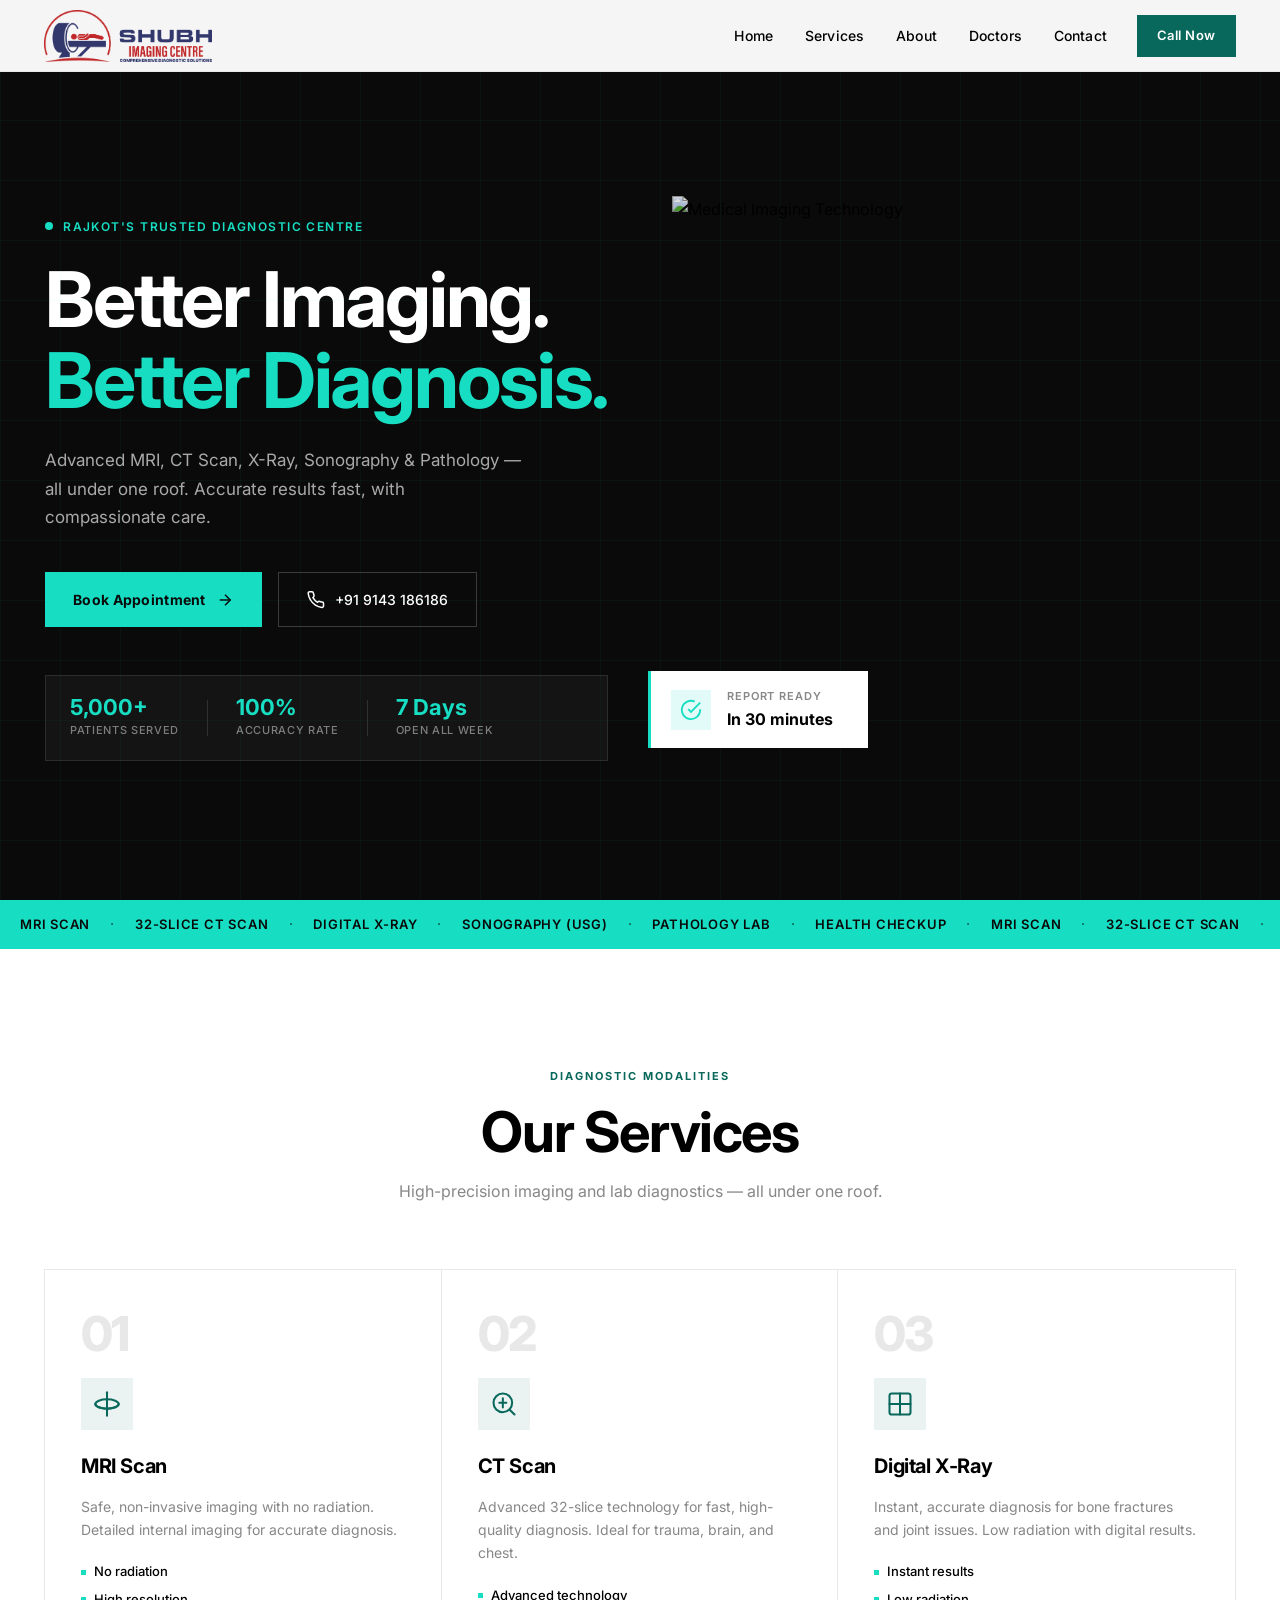
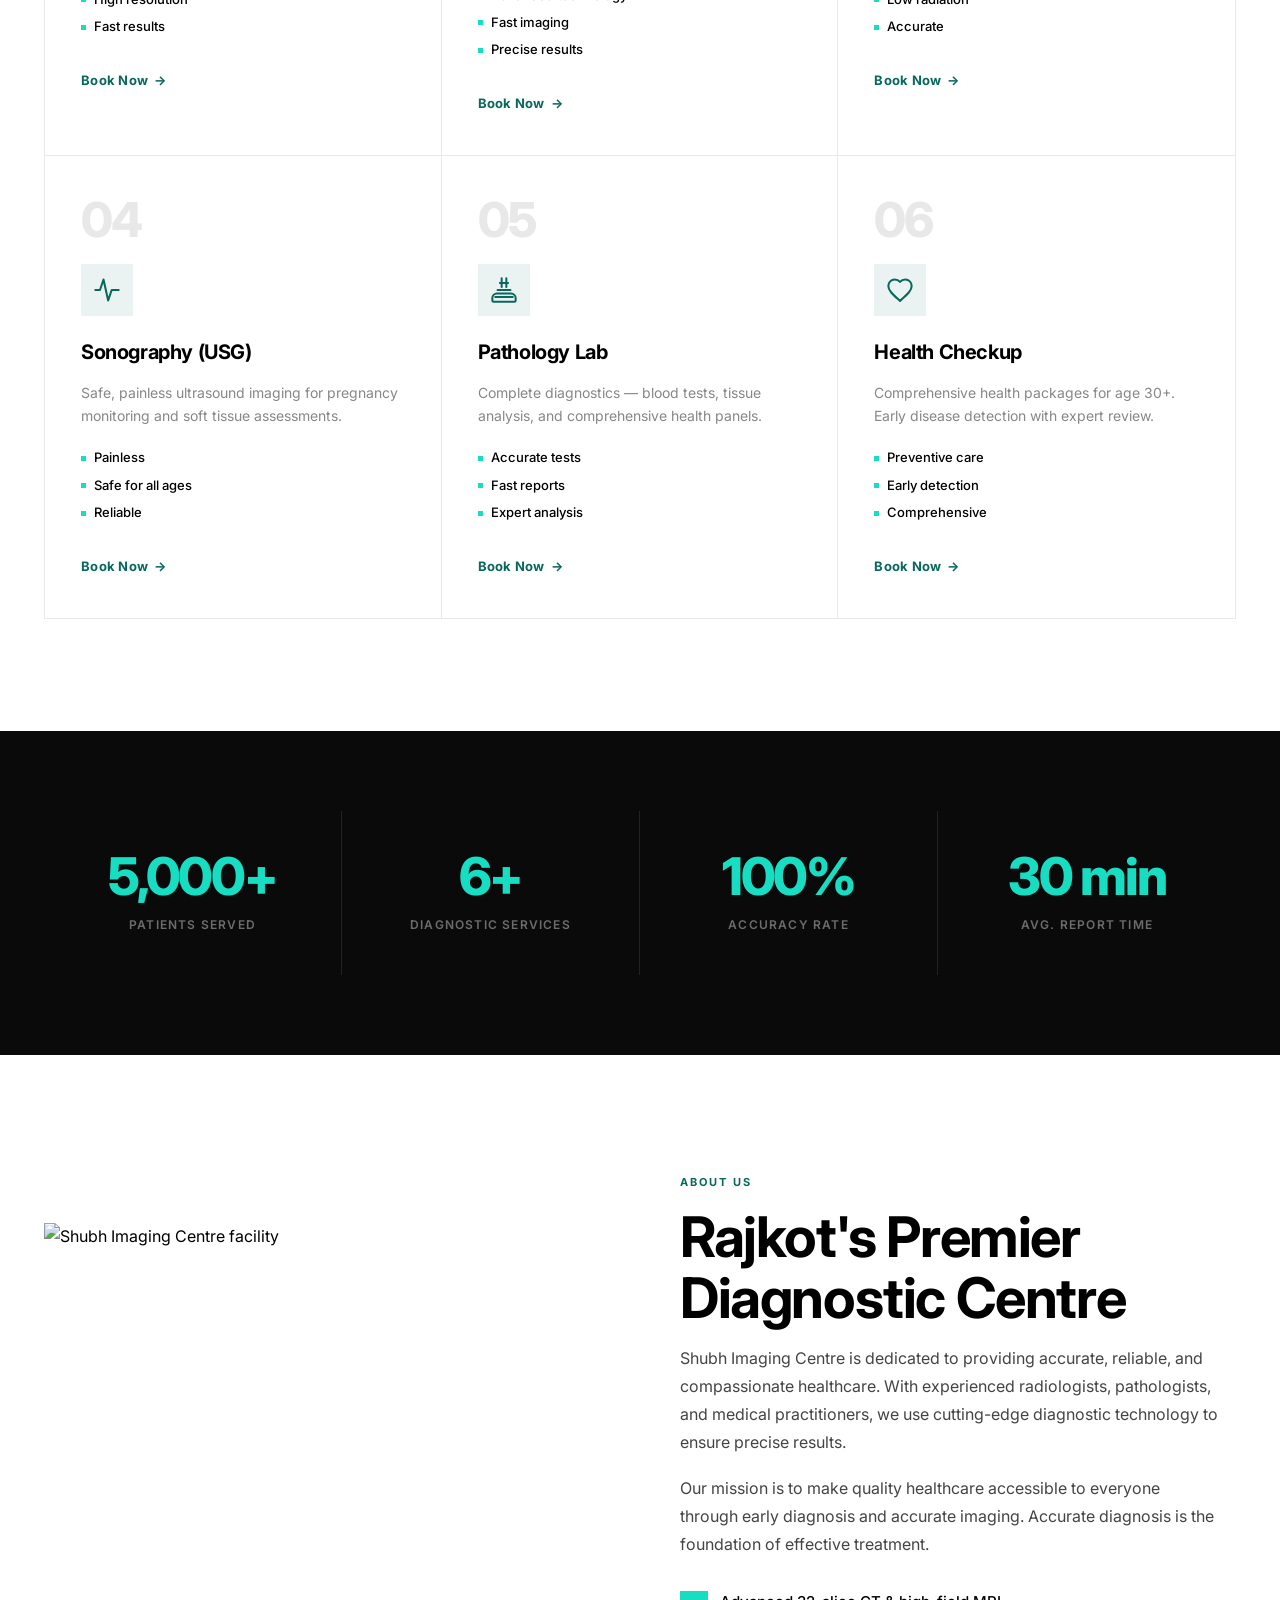
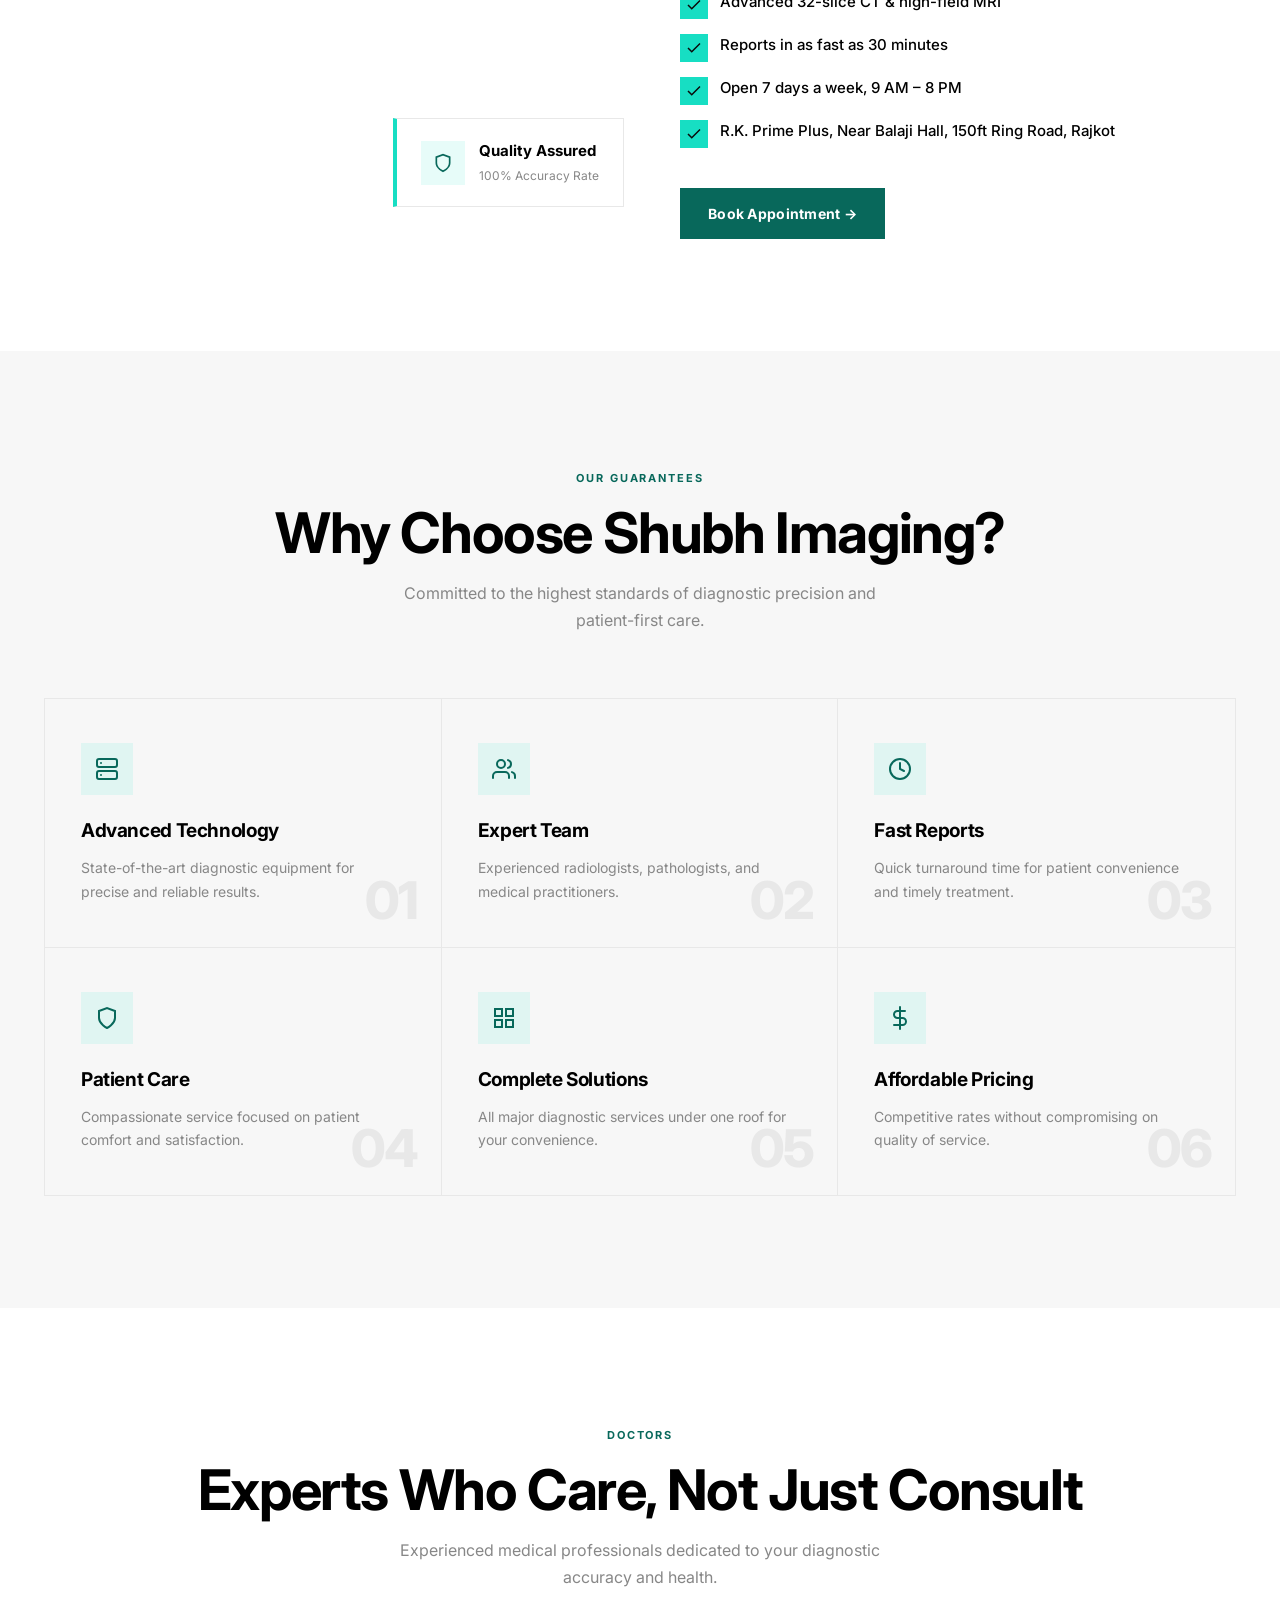
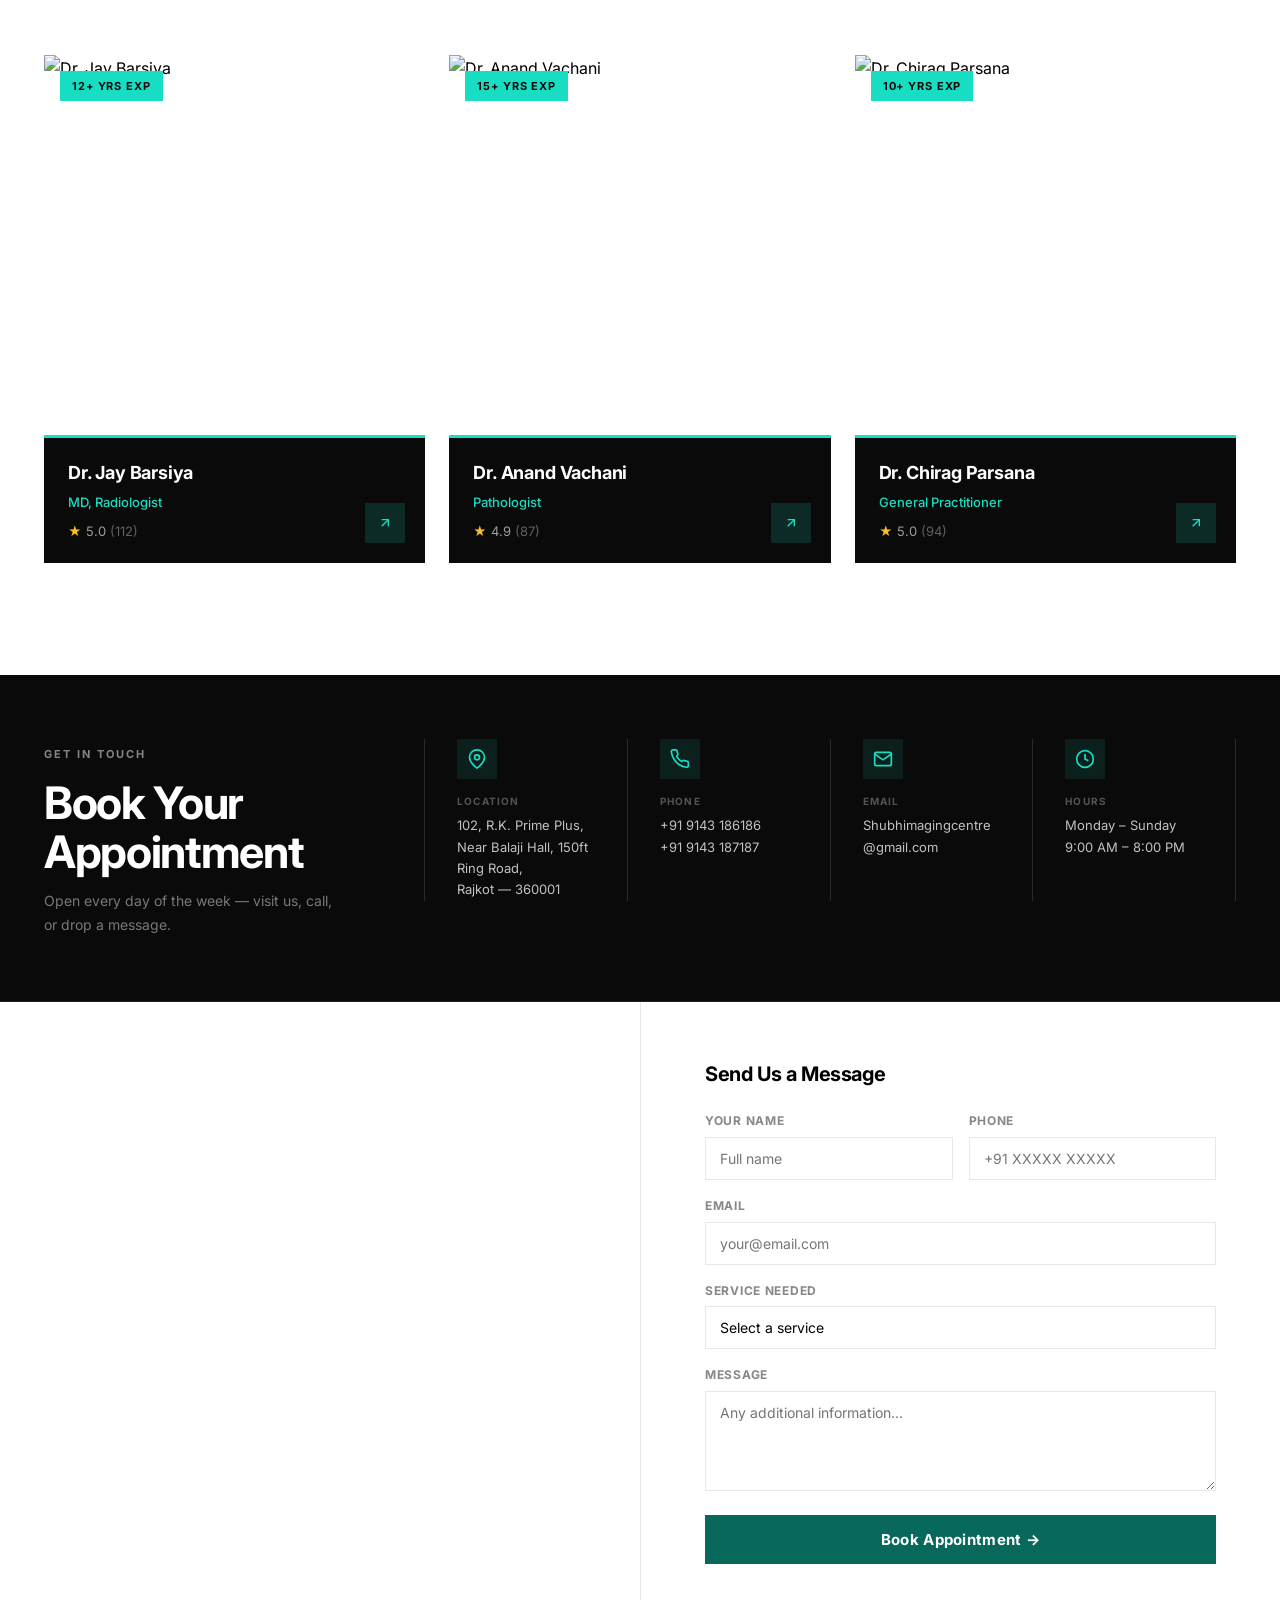
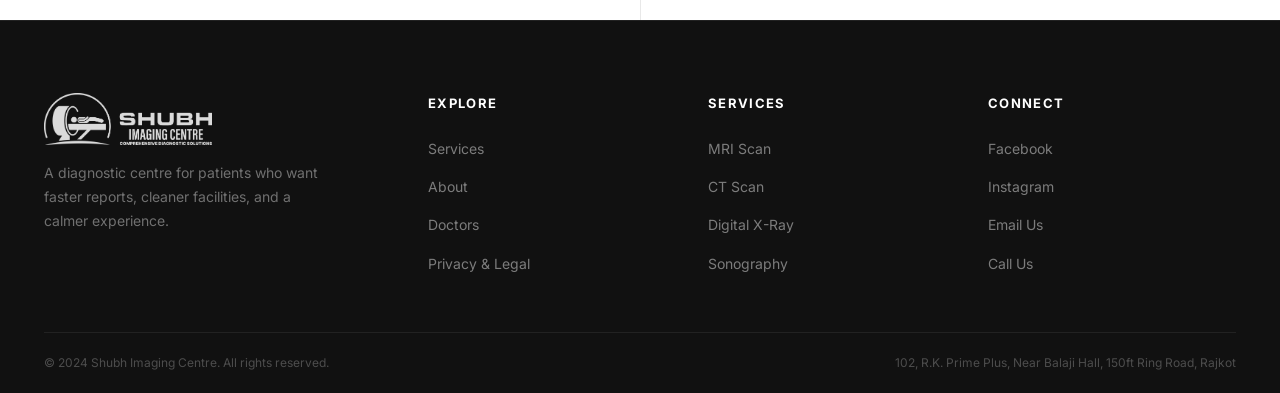
==== index.html @ 9dc92d78 "Initial commit" ====
<!DOCTYPE html>
<html lang="en">

<head>
    <meta charset="UTF-8">
    <meta name="viewport" content="width=device-width, initial-scale=1.0">
    <meta name="description"
        content="Shubh Imaging Centre - Rajkot's best diagnostic center offering MRI, CT Scan, X-Ray, Sonography, and Pathology services.">
    <meta name="keywords" content="MRI, CT Scan, X-Ray, Sonography, Diagnostic Center, Rajkot, Healthcare">
    <title>Shubh Imaging Centre - Better Imaging, Better Diagnosis</title>
    <link rel="preconnect" href="https://fonts.googleapis.com">
    <link rel="preconnect" href="https://fonts.gstatic.com" crossorigin>
    <link href="https://fonts.googleapis.com/css2?family=Inter:ital,wght@0,400;0,500;0,600;0,700;1,400&display=swap"
        rel="stylesheet">
    <link rel="preconnect" href="https://fonts.bunny.net">
    <link href="https://fonts.bunny.net/css?family=switzer:400,500,600,700" rel="stylesheet">
    <link rel="stylesheet" href="styles.css">
</head>

<body>
    <!-- Navigation Header -->
    <header class="navbar" id="navbar">
        <div class="container">
            <div class="navbar-content">
                <div class="logo">
                    <a href="#home">
                        <img src="media/site-logo.png" alt="Shubh Imaging Centre" class="logo-img">
                    </a>
                </div>
                <button class="menu-toggle" id="menuToggle" aria-label="Toggle navigation">
                    <span></span><span></span><span></span>
                </button>
                <nav class="nav-menu" id="navMenu">
                    <a href="#home" class="nav-link">Home</a>
                    <a href="#services" class="nav-link">Services</a>
                    <a href="#about" class="nav-link">About</a>
                    <a href="#team" class="nav-link">Doctors</a>
                    <a href="#contact" class="nav-link">Contact</a>
                    <a href="tel:+919143186186" class="nav-cta">Call Now</a>
                </nav>
            </div>
        </div>
    </header>

    <!-- Hero Section -->
    <section id="home" class="hero-section">
        <div class="hero-bg-grid"></div>
        <div class="container hero-layout">
            <div class="hero-left">
                <div class="hero-eyebrow">
                    <span class="pulse-dot"></span>
                    Rajkot's Trusted Diagnostic Centre
                </div>
                <h1 class="hero-heading">
                    Better Imaging.<br>
                    <span class="hero-accent">Better Diagnosis.</span>
                </h1>
                <p class="hero-desc">Advanced MRI, CT Scan, X-Ray, Sonography &amp; Pathology — all under one roof.
                    Accurate results fast, with compassionate care.</p>
                <div class="hero-actions">
                    <button class="btn-hero-primary"
                        onclick="document.getElementById('contact').scrollIntoView({behavior:'smooth'})">
                        Book Appointment
                        <svg width="18" height="18" viewBox="0 0 24 24" fill="none" stroke="currentColor"
                            stroke-width="2">
                            <line x1="5" y1="12" x2="19" y2="12" />
                            <polyline points="12 5 19 12 12 19" />
                        </svg>
                    </button>
                    <a href="tel:+919143186186" class="btn-hero-secondary">
                        <svg width="18" height="18" viewBox="0 0 24 24" fill="none" stroke="currentColor"
                            stroke-width="2">
                            <path
                                d="M22 16.92v3a2 2 0 0 1-2.18 2 19.79 19.79 0 0 1-8.63-3.07A19.5 19.5 0 0 1 4.69 12 19.79 19.79 0 0 1 1.61 3.38 2 2 0 0 1 3.58 1h3a2 2 0 0 1 2 1.72c.127.96.361 1.903.7 2.81a2 2 0 0 1-.45 2.11L7.91 8.96a16 16 0 0 0 6.13 6.13l.73-.73a2 2 0 0 1 2.11-.45c.907.339 1.85.573 2.81.7A2 2 0 0 1 22 16.92z" />
                        </svg>
                        +91 9143 186186
                    </a>
                </div>
                <div class="hero-trust-bar">
                    <div class="trust-item">
                        <strong>5,000+</strong>
                        <span>Patients Served</span>
                    </div>
                    <div class="trust-divider"></div>
                    <div class="trust-item">
                        <strong>100%</strong>
                        <span>Accuracy Rate</span>
                    </div>
                    <div class="trust-divider"></div>
                    <div class="trust-item">
                        <strong>7 Days</strong>
                        <span>Open All Week</span>
                    </div>
                </div>
            </div>
            <div class="hero-right">
                <div class="hero-img-wrap">
                    <img src="https://images.unsplash.com/photo-1559757175-5700dde675bc?w=700&h=780&fit=crop"
                        alt="Medical Imaging Technology" class="hero-img">
                    <div class="hero-img-card">
                        <div class="card-icon">
                            <svg width="22" height="22" viewBox="0 0 24 24" fill="none" stroke="currentColor"
                                stroke-width="2">
                                <path d="M22 11.08V12a10 10 0 1 1-5.93-9.14" />
                                <polyline points="22 4 12 14.01 9 11.01" />
                            </svg>
                        </div>
                        <div>
                            <div class="card-label">Report Ready</div>
                            <div class="card-value">In 30 minutes</div>
                        </div>
                    </div>
                </div>
            </div>
        </div>
    </section>

    <!-- Marquee Services Strip -->
    <div class="marquee-strip">
        <div class="marquee-track">
            <span>MRI Scan</span><span class="dot">·</span>
            <span>32-Slice CT Scan</span><span class="dot">·</span>
            <span>Digital X-Ray</span><span class="dot">·</span>
            <span>Sonography (USG)</span><span class="dot">·</span>
            <span>Pathology Lab</span><span class="dot">·</span>
            <span>Health Checkup</span><span class="dot">·</span>
            <span>MRI Scan</span><span class="dot">·</span>
            <span>32-Slice CT Scan</span><span class="dot">·</span>
            <span>Digital X-Ray</span><span class="dot">·</span>
            <span>Sonography (USG)</span><span class="dot">·</span>
            <span>Pathology Lab</span><span class="dot">·</span>
            <span>Health Checkup</span><span class="dot">·</span>
            <span>MRI Scan</span><span class="dot">·</span>
            <span>32-Slice CT Scan</span><span class="dot">·</span>
            <span>Digital X-Ray</span><span class="dot">·</span>
            <span>Sonography (USG)</span><span class="dot">·</span>
            <span>Pathology Lab</span><span class="dot">·</span>
            <span>Health Checkup</span><span class="dot">·</span>
        </div>
    </div>

    <!-- Services Section -->
    <section id="services" class="services-section">
        <div class="container">
            <div class="section-header">
                <div class="section-eyebrow">DIAGNOSTIC MODALITIES</div>
                <h2 class="section-title">Our Services</h2>
                <p class="section-sub">High-precision imaging and lab diagnostics — all under one roof.</p>
            </div>
            <div class="services-grid">
                <div class="service-card">
                    <div class="sc-number">01</div>
                    <div class="sc-icon">
                        <svg width="28" height="28" viewBox="0 0 24 24" fill="none" stroke="currentColor"
                            stroke-width="1.75" stroke-linecap="round" stroke-linejoin="round">
                            <ellipse cx="12" cy="12" rx="10" ry="4" />
                            <path d="M2 12a10 4 0 0 0 20 0" />
                            <path d="M12 2v20" />
                        </svg>
                    </div>
                    <h3>MRI Scan</h3>
                    <p>Safe, non-invasive imaging with no radiation. Detailed internal imaging for accurate diagnosis.
                    </p>
                    <ul class="sc-list">
                        <li>No radiation</li>
                        <li>High resolution</li>
                        <li>Fast results</li>
                    </ul>
                    <a href="#contact" class="sc-link">Book Now <span>→</span></a>
                </div>
                <div class="service-card">
                    <div class="sc-number">02</div>
                    <div class="sc-icon">
                        <svg width="28" height="28" viewBox="0 0 24 24" fill="none" stroke="currentColor"
                            stroke-width="1.75" stroke-linecap="round" stroke-linejoin="round">
                            <circle cx="11" cy="11" r="8" />
                            <line x1="21" y1="21" x2="16.65" y2="16.65" />
                            <path d="M11 7v8M8 11h6" />
                        </svg>
                    </div>
                    <h3>CT Scan</h3>
                    <p>Advanced 32-slice technology for fast, high-quality diagnosis. Ideal for trauma, brain, and
                        chest.</p>
                    <ul class="sc-list">
                        <li>Advanced technology</li>
                        <li>Fast imaging</li>
                        <li>Precise results</li>
                    </ul>
                    <a href="#contact" class="sc-link">Book Now <span>→</span></a>
                </div>
                <div class="service-card">
                    <div class="sc-number">03</div>
                    <div class="sc-icon">
                        <svg width="28" height="28" viewBox="0 0 24 24" fill="none" stroke="currentColor"
                            stroke-width="1.75" stroke-linecap="round" stroke-linejoin="round">
                            <rect x="3" y="3" width="18" height="18" rx="2" />
                            <path d="M12 3v18M3 12h18" />
                        </svg>
                    </div>
                    <h3>Digital X-Ray</h3>
                    <p>Instant, accurate diagnosis for bone fractures and joint issues. Low radiation with digital
                        results.</p>
                    <ul class="sc-list">
                        <li>Instant results</li>
                        <li>Low radiation</li>
                        <li>Accurate</li>
                    </ul>
                    <a href="#contact" class="sc-link">Book Now <span>→</span></a>
                </div>
                <div class="service-card">
                    <div class="sc-number">04</div>
                    <div class="sc-icon">
                        <svg width="28" height="28" viewBox="0 0 24 24" fill="none" stroke="currentColor"
                            stroke-width="1.75" stroke-linecap="round" stroke-linejoin="round">
                            <path d="M2 12h4l3-9 4 18 3-9h6" />
                        </svg>
                    </div>
                    <h3>Sonography (USG)</h3>
                    <p>Safe, painless ultrasound imaging for pregnancy monitoring and soft tissue assessments.</p>
                    <ul class="sc-list">
                        <li>Painless</li>
                        <li>Safe for all ages</li>
                        <li>Reliable</li>
                    </ul>
                    <a href="#contact" class="sc-link">Book Now <span>→</span></a>
                </div>
                <div class="service-card">
                    <div class="sc-number">05</div>
                    <div class="sc-icon">
                        <svg width="28" height="28" viewBox="0 0 24 24" fill="none" stroke="currentColor"
                            stroke-width="1.75" stroke-linecap="round" stroke-linejoin="round">
                            <path d="M10 2v7.5M14 2v7.5M8.5 6h7M6.5 12h11M4.5 18h15" />
                            <path d="M21 22H3a1 1 0 0 1-1-1v-2a4 4 0 0 1 4-4h12a4 4 0 0 1 4 4v2a1 1 0 0 1-1 1z" />
                        </svg>
                    </div>
                    <h3>Pathology Lab</h3>
                    <p>Complete diagnostics — blood tests, tissue analysis, and comprehensive health panels.</p>
                    <ul class="sc-list">
                        <li>Accurate tests</li>
                        <li>Fast reports</li>
                        <li>Expert analysis</li>
                    </ul>
                    <a href="#contact" class="sc-link">Book Now <span>→</span></a>
                </div>
                <div class="service-card">
                    <div class="sc-number">06</div>
                    <div class="sc-icon">
                        <svg width="28" height="28" viewBox="0 0 24 24" fill="none" stroke="currentColor"
                            stroke-width="1.75" stroke-linecap="round" stroke-linejoin="round">
                            <path
                                d="M12 21.35l-1.45-1.32C5.4 15.36 2 12.28 2 8.5 2 5.42 4.42 3 7.5 3c1.74 0 3.41.81 4.5 2.09C13.09 3.81 14.76 3 16.5 3 19.58 3 22 5.42 22 8.5c0 3.78-3.4 6.86-8.55 11.54L12 21.35z" />
                        </svg>
                    </div>
                    <h3>Health Checkup</h3>
                    <p>Comprehensive health packages for age 30+. Early disease detection with expert review.</p>
                    <ul class="sc-list">
                        <li>Preventive care</li>
                        <li>Early detection</li>
                        <li>Comprehensive</li>
                    </ul>
                    <a href="#contact" class="sc-link">Book Now <span>→</span></a>
                </div>
            </div>
        </div>
    </section>

    <!-- Stats Section -->
    <section class="stats-section">
        <div class="container stats-grid">
            <div class="stat-block">
                <div class="stat-num">5,000+</div>
                <div class="stat-label">Patients Served</div>
            </div>
            <div class="stat-block">
                <div class="stat-num">6+</div>
                <div class="stat-label">Diagnostic Services</div>
            </div>
            <div class="stat-block">
                <div class="stat-num">100%</div>
                <div class="stat-label">Accuracy Rate</div>
            </div>
            <div class="stat-block">
                <div class="stat-num">30 min</div>
                <div class="stat-label">Avg. Report Time</div>
            </div>
        </div>
    </section>

    <!-- About Section -->
    <section id="about" class="about-section">
        <div class="container">
            <div class="about-layout">
                <div class="about-img-col">
                    <div class="about-img-stack">
                        <img src="https://images.unsplash.com/photo-1576091160399-112ba8d25d1d?w=500&h=600&fit=crop"
                            alt="Shubh Imaging Centre facility" class="about-img-main">
                        <div class="about-img-badge">
                            <div class="badge-icon">
                                <svg width="20" height="20" viewBox="0 0 24 24" fill="none" stroke="currentColor"
                                    stroke-width="2">
                                    <path d="M12 22s8-4 8-10V5l-8-3-8 3v7c0 6 8 10 8 10z" />
                                </svg>
                            </div>
                            <div>
                                <div class="badge-title">Quality Assured</div>
                                <div class="badge-sub">100% Accuracy Rate</div>
                            </div>
                        </div>
                    </div>
                </div>
                <div class="about-text-col">
                    <div class="section-eyebrow">ABOUT US</div>
                    <h2 class="section-title left-align">Rajkot's Premier<br>Diagnostic Centre</h2>
                    <p class="about-para">Shubh Imaging Centre is dedicated to providing accurate, reliable, and
                        compassionate healthcare. With experienced radiologists, pathologists, and medical
                        practitioners, we use cutting-edge diagnostic technology to ensure precise results.</p>
                    <p class="about-para">Our mission is to make quality healthcare accessible to everyone through early
                        diagnosis and accurate imaging. Accurate diagnosis is the foundation of effective treatment.</p>
                    <div class="about-features">
                        <div class="about-feature">
                            <div class="af-icon"><svg width="18" height="18" viewBox="0 0 24 24" fill="none"
                                    stroke="currentColor" stroke-width="2">
                                    <polyline points="20 6 9 17 4 12" />
                                </svg></div><span>Advanced 32-slice CT &amp; high-field MRI</span>
                        </div>
                        <div class="about-feature">
                            <div class="af-icon"><svg width="18" height="18" viewBox="0 0 24 24" fill="none"
                                    stroke="currentColor" stroke-width="2">
                                    <polyline points="20 6 9 17 4 12" />
                                </svg></div><span>Reports in as fast as 30 minutes</span>
                        </div>
                        <div class="about-feature">
                            <div class="af-icon"><svg width="18" height="18" viewBox="0 0 24 24" fill="none"
                                    stroke="currentColor" stroke-width="2">
                                    <polyline points="20 6 9 17 4 12" />
                                </svg></div><span>Open 7 days a week, 9 AM – 8 PM</span>
                        </div>
                        <div class="about-feature">
                            <div class="af-icon"><svg width="18" height="18" viewBox="0 0 24 24" fill="none"
                                    stroke="currentColor" stroke-width="2">
                                    <polyline points="20 6 9 17 4 12" />
                                </svg></div><span>R.K. Prime Plus, Near Balaji Hall, 150ft Ring Road, Rajkot</span>
                        </div>
                    </div>
                    <a href="#contact" class="btn-primary-solid">Book Appointment →</a>
                </div>
            </div>
        </div>
    </section>

    <!-- Why Choose Us -->
    <section class="why-section">
        <div class="container">
            <div class="section-header">
                <div class="section-eyebrow">OUR GUARANTEES</div>
                <h2 class="section-title">Why Choose Shubh Imaging?</h2>
                <p class="section-sub">Committed to the highest standards of diagnostic precision and patient-first
                    care.</p>
            </div>
            <div class="why-grid">
                <div class="why-card">
                    <div class="why-icon"><svg width="24" height="24" viewBox="0 0 24 24" fill="none"
                            stroke="currentColor" stroke-width="2" stroke-linecap="round">
                            <rect x="2" y="2" width="20" height="8" rx="2" />
                            <rect x="2" y="14" width="20" height="8" rx="2" />
                            <line x1="6" y1="6" x2="6.01" y2="6" />
                            <line x1="6" y1="18" x2="6.01" y2="18" />
                        </svg></div>
                    <h3>Advanced Technology</h3>
                    <p>State-of-the-art diagnostic equipment for precise and reliable results.</p>
                    <span class="why-num">01</span>
                </div>
                <div class="why-card">
                    <div class="why-icon"><svg width="24" height="24" viewBox="0 0 24 24" fill="none"
                            stroke="currentColor" stroke-width="2" stroke-linecap="round">
                            <path d="M17 21v-2a4 4 0 0 0-4-4H5a4 4 0 0 0-4 4v2" />
                            <circle cx="9" cy="7" r="4" />
                            <path d="M23 21v-2a4 4 0 0 0-3-3.87M16 3.13a4 4 0 0 1 0 7.75" />
                        </svg></div>
                    <h3>Expert Team</h3>
                    <p>Experienced radiologists, pathologists, and medical practitioners.</p>
                    <span class="why-num">02</span>
                </div>
                <div class="why-card">
                    <div class="why-icon"><svg width="24" height="24" viewBox="0 0 24 24" fill="none"
                            stroke="currentColor" stroke-width="2" stroke-linecap="round">
                            <circle cx="12" cy="12" r="10" />
                            <polyline points="12 6 12 12 16 14" />
                        </svg></div>
                    <h3>Fast Reports</h3>
                    <p>Quick turnaround time for patient convenience and timely treatment.</p>
                    <span class="why-num">03</span>
                </div>
                <div class="why-card">
                    <div class="why-icon"><svg width="24" height="24" viewBox="0 0 24 24" fill="none"
                            stroke="currentColor" stroke-width="2" stroke-linecap="round">
                            <path d="M12 22s8-4 8-10V5l-8-3-8 3v7c0 6 8 10 8 10z" />
                        </svg></div>
                    <h3>Patient Care</h3>
                    <p>Compassionate service focused on patient comfort and satisfaction.</p>
                    <span class="why-num">04</span>
                </div>
                <div class="why-card">
                    <div class="why-icon"><svg width="24" height="24" viewBox="0 0 24 24" fill="none"
                            stroke="currentColor" stroke-width="2" stroke-linecap="round">
                            <rect x="3" y="3" width="7" height="7" />
                            <rect x="14" y="3" width="7" height="7" />
                            <rect x="14" y="14" width="7" height="7" />
                            <rect x="3" y="14" width="7" height="7" />
                        </svg></div>
                    <h3>Complete Solutions</h3>
                    <p>All major diagnostic services under one roof for your convenience.</p>
                    <span class="why-num">05</span>
                </div>
                <div class="why-card">
                    <div class="why-icon"><svg width="24" height="24" viewBox="0 0 24 24" fill="none"
                            stroke="currentColor" stroke-width="2" stroke-linecap="round">
                            <line x1="12" y1="1" x2="12" y2="23" />
                            <path d="M17 5H9.5a3.5 3.5 0 0 0 0 7h5a3.5 3.5 0 0 1 0 7H6" />
                        </svg></div>
                    <h3>Affordable Pricing</h3>
                    <p>Competitive rates without compromising on quality of service.</p>
                    <span class="why-num">06</span>
                </div>
            </div>
        </div>
    </section>

    <!-- Team Section -->
    <section id="team" class="team-section">
        <div class="container">
            <div class="section-header">
                <div class="section-eyebrow">Doctors</div>
                <h2 class="section-title">Experts Who Care, Not Just Consult</h2>
                <p class="section-sub">Experienced medical professionals dedicated to your diagnostic accuracy and
                    health.</p>
            </div>
            <div class="team-grid">
                <div class="team-member-card">
                    <div class="member-image-container">
                        <img src="https://images.unsplash.com/photo-1622253692010-333f2da6031d?w=400&h=450&fit=crop"
                            alt="Dr. Jay Barsiya" class="member-img">
                        <span class="member-experience-tag">12+ Yrs Exp</span>
                    </div>
                    <div class="member-info-overlay">
                        <div class="member-meta">
                            <h3>Dr. Jay Barsiya</h3>
                            <p class="member-role">MD, Radiologist</p>
                            <div class="member-rating"><span class="star">★</span> 5.0 <span
                                    class="rating-count">(112)</span></div>
                        </div>
                        <a href="#contact" class="member-action-btn"><svg width="16" height="16" viewBox="0 0 24 24"
                                fill="none" stroke="currentColor" stroke-width="2">
                                <line x1="7" y1="17" x2="17" y2="7" />
                                <polyline points="7 7 17 7 17 17" />
                            </svg></a>
                    </div>
                </div>
                <div class="team-member-card">
                    <div class="member-image-container">
                        <img src="https://images.unsplash.com/photo-1537368910025-700350fe46c7?w=400&h=450&fit=crop"
                            alt="Dr. Anand Vachani" class="member-img">
                        <span class="member-experience-tag">15+ Yrs Exp</span>
                    </div>
                    <div class="member-info-overlay">
                        <div class="member-meta">
                            <h3>Dr. Anand Vachani</h3>
                            <p class="member-role">Pathologist</p>
                            <div class="member-rating"><span class="star">★</span> 4.9 <span
                                    class="rating-count">(87)</span></div>
                        </div>
                        <a href="#contact" class="member-action-btn"><svg width="16" height="16" viewBox="0 0 24 24"
                                fill="none" stroke="currentColor" stroke-width="2">
                                <line x1="7" y1="17" x2="17" y2="7" />
                                <polyline points="7 7 17 7 17 17" />
                            </svg></a>
                    </div>
                </div>
                <div class="team-member-card">
                    <div class="member-image-container">
                        <img src="https://images.unsplash.com/photo-1559839734-2b71ea197ec2?w=400&h=450&fit=crop"
                            alt="Dr. Chirag Parsana" class="member-img">
                        <span class="member-experience-tag">10+ Yrs Exp</span>
                    </div>
                    <div class="member-info-overlay">
                        <div class="member-meta">
                            <h3>Dr. Chirag Parsana</h3>
                            <p class="member-role">General Practitioner</p>
                            <div class="member-rating"><span class="star">★</span> 5.0 <span
                                    class="rating-count">(94)</span></div>
                        </div>
                        <a href="#contact" class="member-action-btn"><svg width="16" height="16" viewBox="0 0 24 24"
                                fill="none" stroke="currentColor" stroke-width="2">
                                <line x1="7" y1="17" x2="17" y2="7" />
                                <polyline points="7 7 17 7 17 17" />
                            </svg></a>
                    </div>
                </div>
            </div>
        </div>
    </section>

    <!-- Contact Section -->
    <section id="contact" class="contact-section">

        <!-- TOP: Dark band — heading + info cards -->
        <div class="contact-top">
            <div class="container">
                <div class="contact-top-inner">
                    <div class="contact-top-text">
                        <div class="section-eyebrow light">GET IN TOUCH</div>
                        <h2 class="contact-heading">Book Your<br>Appointment</h2>
                        <p class="contact-desc">Open every day of the week — visit us, call, or drop a message.</p>
                    </div>
                    <div class="contact-cards">
                        <div class="ccard">
                            <div class="ccard-icon">
                                <svg width="20" height="20" viewBox="0 0 24 24" fill="none" stroke="currentColor" stroke-width="2"><path d="M21 10c0 7-9 13-9 13s-9-6-9-13a9 9 0 0 1 18 0z"/><circle cx="12" cy="10" r="3"/></svg>
                            </div>
                            <div class="ccard-label">Location</div>
                            <div class="ccard-value">102, R.K. Prime Plus,<br>Near Balaji Hall, 150ft Ring Road,<br>Rajkot — 360001</div>
                        </div>
                        <div class="ccard">
                            <div class="ccard-icon">
                                <svg width="20" height="20" viewBox="0 0 24 24" fill="none" stroke="currentColor" stroke-width="2"><path d="M22 16.92v3a2 2 0 0 1-2.18 2 19.79 19.79 0 0 1-8.63-3.07A19.5 19.5 0 0 1 4.69 12 19.79 19.79 0 0 1 1.61 3.38 2 2 0 0 1 3.58 1h3a2 2 0 0 1 2 1.72c.127.96.361 1.903.7 2.81a2 2 0 0 1-.45 2.11L7.91 8.96a16 16 0 0 0 6.13 6.13l.73-.73a2 2 0 0 1 2.11-.45c.907.339 1.85.573 2.81.7A2 2 0 0 1 22 16.92z"/></svg>
                            </div>
                            <div class="ccard-label">Phone</div>
                            <div class="ccard-value"><a href="tel:+919143186186">+91 9143 186186</a><br><a href="tel:+919143187187">+91 9143 187187</a></div>
                        </div>
                        <div class="ccard">
                            <div class="ccard-icon">
                                <svg width="20" height="20" viewBox="0 0 24 24" fill="none" stroke="currentColor" stroke-width="2"><path d="M4 4h16c1.1 0 2 .9 2 2v12c0 1.1-.9 2-2 2H4c-1.1 0-2-.9-2-2V6c0-1.1.9-2 2-2z"/><polyline points="22,6 12,13 2,6"/></svg>
                            </div>
                            <div class="ccard-label">Email</div>
                            <div class="ccard-value"><a href="mailto:Shubhimagingcentre@gmail.com">Shubhimagingcentre<br>@gmail.com</a></div>
                        </div>
                        <div class="ccard">
                            <div class="ccard-icon">
                                <svg width="20" height="20" viewBox="0 0 24 24" fill="none" stroke="currentColor" stroke-width="2"><circle cx="12" cy="12" r="10"/><polyline points="12 6 12 12 16 14"/></svg>
                            </div>
                            <div class="ccard-label">Hours</div>
                            <div class="ccard-value">Monday – Sunday<br>9:00 AM – 8:00 PM</div>
                        </div>
                    </div>
                </div>
            </div>
        </div>

        <!-- BOTTOM: Map left + Form right -->
        <div class="contact-bottom">
            <div class="contact-map">
                <iframe
                    src="https://www.google.com/maps?q=102+RK+Prime+Plus+Near+Balaji+Hall+150ft+Ring+Road+Rajkot+Gujarat+360001&output=embed"
                    width="100%" height="100%"
                    style="border:0; display:block;"
                    allowfullscreen="" loading="lazy"
                    referrerpolicy="no-referrer-when-downgrade"
                    title="Shubh Imaging Centre Location">
                </iframe>
            </div>
            <div class="contact-form-panel">
                <h3 class="form-title">Send Us a Message</h3>
                <form id="contactForm" class="contact-form">
                    <div class="form-row">
                        <div class="form-group">
                            <label>Your Name</label>
                            <input type="text" placeholder="Full name" required>
                        </div>
                        <div class="form-group">
                            <label>Phone</label>
                            <input type="tel" placeholder="+91 XXXXX XXXXX" required>
                        </div>
                    </div>
                    <div class="form-group">
                        <label>Email</label>
                        <input type="email" placeholder="your@email.com">
                    </div>
                    <div class="form-group">
                        <label>Service Needed</label>
                        <select>
                            <option value="">Select a service</option>
                            <option>MRI Scan</option>
                            <option>CT Scan</option>
                            <option>Digital X-Ray</option>
                            <option>Sonography (USG)</option>
                            <option>Pathology Lab</option>
                            <option>Health Checkup</option>
                        </select>
                    </div>
                    <div class="form-group">
                        <label>Message</label>
                        <textarea placeholder="Any additional information..." rows="4"></textarea>
                    </div>
                    <button type="submit" class="form-submit">Book Appointment →</button>
                </form>
            </div>
        </div>

    </section>

    <!-- Footer -->
    <footer class="footer">
        <div class="container">
            <div class="footer-top">
                <div class="footer-brand">
                    <a href="#home"><img src="media/site-logo.png" alt="Shubh Imaging Centre"
                            class="footer-logo-img"></a>
                    <p class="footer-desc">A diagnostic centre for patients who want faster reports, cleaner facilities,
                        and a calmer experience.</p>
                </div>
                <div class="footer-nav">
                    <div class="footer-col">
                        <h4>Explore</h4>
                        <ul>
                            <li><a href="#services">Services</a></li>
                            <li><a href="#about">About</a></li>
                            <li><a href="#team">Doctors</a></li>
                            <li><a href="policies.html">Privacy &amp; Legal</a></li>
                        </ul>
                    </div>
                    <div class="footer-col">
                        <h4>Services</h4>
                        <ul>
                            <li><a href="#contact">MRI Scan</a></li>
                            <li><a href="#contact">CT Scan</a></li>
                            <li><a href="#contact">Digital X-Ray</a></li>
                            <li><a href="#contact">Sonography</a></li>
                        </ul>
                    </div>
                    <div class="footer-col">
                        <h4>Connect</h4>
                        <ul>
                            <li><a href="https://www.facebook.com/shubhimagingcentre" target="_blank">Facebook</a></li>
                            <li><a href="https://www.instagram.com/shubh.imaging/" target="_blank">Instagram</a></li>
                            <li><a href="mailto:Shubhimagingcentre@gmail.com">Email Us</a></li>
                            <li><a href="tel:+919143186186">Call Us</a></li>
                        </ul>
                    </div>
                </div>
            </div>
            <div class="footer-bottom">
                <span>&copy; 2024 Shubh Imaging Centre. All rights reserved.</span>
                <span>102, R.K. Prime Plus, Near Balaji Hall, 150ft Ring Road, Rajkot</span>
            </div>
        </div>
    </footer>

    <script src="script.js"></script>
</body>

</html>
---- styles.css ----
/*
 * ============================================================
 *  SHUBH IMAGING CENTRE — Premium Redesign
 *  Palette: #17dec3 teal | #08685b green | #ffffff | #000000
 *  Fonts: Switzer (headings) + Inter (body)
 * ============================================================
 */

/* ============================================================
   RESET & BASE
   ============================================================ */
*, *::before, *::after {
    box-sizing: border-box;
    margin: 0;
    padding: 0;
}

:root {
    --accent:     #17dec3;
    --secondary:  #08685b;
    --dark:       #0a0a0a;
    --dark2:      #111111;
    --dark3:      #1a1a1a;
    --white:      #ffffff;
    --off-white:  #f7f7f7;
    --muted:      #878787;
    --border:     #e8e8e8;
    --border-dk:  #222222;
    --text:       #000000;

    --font-head:  'Switzer', 'Inter', sans-serif;
    --font-body:  'Inter', sans-serif;

    --nav-h:      72px;
    --radius:     0px;
    --container:  1240px;
}

html {
    scroll-behavior: smooth;
    -webkit-font-smoothing: antialiased;
}

body {
    font-family: var(--font-body);
    font-size: 16px;
    line-height: 1.65;
    color: var(--text);
    background: var(--white);
    overflow-x: hidden;
}

img { display: block; max-width: 100%; }
a { text-decoration: none; color: inherit; }
ul { list-style: none; }
button { cursor: pointer; border: none; background: none; font-family: inherit; }

.container {
    max-width: var(--container);
    margin: 0 auto;
    padding: 0 24px;
}

/* ============================================================
   NAVBAR
   ============================================================ */
.navbar {
    position: fixed;
    top: 0;
    left: 0;
    right: 0;
    z-index: 1000;
    height: var(--nav-h);
    background: rgba(255,255,255,0.96);
    backdrop-filter: blur(12px);
    -webkit-backdrop-filter: blur(12px);
    border-bottom: 1px solid var(--border);
    transition: border-color 0.3s;
}

.navbar.scrolled {
    border-bottom-color: #d0d0d0;
}

.navbar-content {
    display: flex;
    align-items: center;
    justify-content: space-between;
    height: var(--nav-h);
}

.logo-img {
    height: 52px;
    width: auto;
    object-fit: contain;
    display: block;
}

.nav-menu {
    display: flex;
    align-items: center;
    gap: 4px;
}

.nav-link {
    font-family: var(--font-body);
    font-size: 14px;
    font-weight: 500;
    color: var(--text);
    padding: 8px 14px;
    letter-spacing: 0.01em;
    transition: color 0.2s;
    position: relative;
}

.nav-link::after {
    content: '';
    position: absolute;
    bottom: 4px;
    left: 14px;
    right: 14px;
    height: 1.5px;
    background: var(--accent);
    transform: scaleX(0);
    transition: transform 0.25s;
}

.nav-link:hover { color: var(--secondary); }
.nav-link:hover::after { transform: scaleX(1); }

.nav-cta {
    display: inline-flex;
    align-items: center;
    gap: 6px;
    margin-left: 12px;
    padding: 10px 20px;
    background: var(--secondary);
    color: var(--white);
    font-size: 13px;
    font-weight: 600;
    letter-spacing: 0.04em;
    transition: background 0.2s, transform 0.15s;
}

.nav-cta:hover {
    background: var(--accent);
    color: var(--dark);
    transform: translateY(-1px);
}

/* Hamburger */
.menu-toggle {
    display: none;
    flex-direction: column;
    gap: 5px;
    padding: 8px;
}

.menu-toggle span {
    display: block;
    width: 24px;
    height: 2px;
    background: var(--text);
    transition: transform 0.25s, opacity 0.25s;
}

.menu-toggle.active span:nth-child(1) { transform: translateY(7px) rotate(45deg); }
.menu-toggle.active span:nth-child(2) { opacity: 0; }
.menu-toggle.active span:nth-child(3) { transform: translateY(-7px) rotate(-45deg); }

/* ============================================================
   HERO
   ============================================================ */
.hero-section {
    position: relative;
    min-height: 100vh;
    background: var(--dark);
    display: flex;
    align-items: center;
    padding-top: var(--nav-h);
    overflow: hidden;
}

/* Subtle grid background */
.hero-bg-grid {
    position: absolute;
    inset: 0;
    background-image:
        linear-gradient(rgba(23,222,195,0.04) 1px, transparent 1px),
        linear-gradient(90deg, rgba(23,222,195,0.04) 1px, transparent 1px);
    background-size: 60px 60px;
    pointer-events: none;
}

.hero-layout {
    display: grid;
    grid-template-columns: 1fr 1fr;
    gap: 64px;
    align-items: center;
    padding-top: 80px;
    padding-bottom: 80px;
}

.hero-eyebrow {
    display: inline-flex;
    align-items: center;
    gap: 10px;
    font-size: 12px;
    font-weight: 600;
    letter-spacing: 0.12em;
    text-transform: uppercase;
    color: var(--accent);
    margin-bottom: 24px;
}

.pulse-dot {
    display: inline-block;
    width: 8px;
    height: 8px;
    background: var(--accent);
    border-radius: 50%;
    animation: pulse 2s infinite;
}

@keyframes pulse {
    0%, 100% { opacity: 1; transform: scale(1); }
    50%       { opacity: 0.4; transform: scale(1.4); }
}

.hero-heading {
    font-family: var(--font-head);
    font-size: clamp(44px, 6vw, 80px);
    font-weight: 700;
    line-height: 1.05;
    letter-spacing: -0.03em;
    color: var(--white);
    margin-bottom: 24px;
}

.hero-accent {
    color: var(--accent);
}

.hero-desc {
    font-size: 17px;
    line-height: 1.7;
    color: rgba(255,255,255,0.65);
    max-width: 480px;
    margin-bottom: 40px;
}

.hero-actions {
    display: flex;
    gap: 16px;
    flex-wrap: wrap;
    margin-bottom: 48px;
}

.btn-hero-primary {
    display: inline-flex;
    align-items: center;
    gap: 10px;
    padding: 15px 28px;
    background: var(--accent);
    color: var(--dark);
    font-size: 14px;
    font-weight: 700;
    letter-spacing: 0.02em;
    transition: background 0.2s, transform 0.15s;
}

.btn-hero-primary:hover {
    background: #0fc9b0;
    transform: translateY(-2px);
}

.btn-hero-secondary {
    display: inline-flex;
    align-items: center;
    gap: 10px;
    padding: 15px 28px;
    border: 1px solid rgba(255,255,255,0.2);
    color: var(--white);
    font-size: 14px;
    font-weight: 500;
    transition: border-color 0.2s, background 0.2s;
}

.btn-hero-secondary:hover {
    border-color: var(--accent);
    background: rgba(23,222,195,0.08);
    color: var(--accent);
}

.hero-trust-bar {
    display: flex;
    align-items: center;
    gap: 28px;
    padding: 20px 24px;
    border: 1px solid rgba(255,255,255,0.1);
    background: rgba(255,255,255,0.04);
}

.trust-item {
    display: flex;
    flex-direction: column;
    gap: 3px;
}

.trust-item strong {
    font-family: var(--font-head);
    font-size: 22px;
    font-weight: 700;
    color: var(--accent);
    line-height: 1;
}

.trust-item span {
    font-size: 11px;
    font-weight: 500;
    letter-spacing: 0.06em;
    text-transform: uppercase;
    color: rgba(255,255,255,0.45);
}

.trust-divider {
    width: 1px;
    height: 36px;
    background: rgba(255,255,255,0.12);
}

/* Hero right image */
.hero-img-wrap {
    position: relative;
}

.hero-img {
    width: 100%;
    height: 580px;
    object-fit: cover;
    object-position: center top;
    filter: brightness(0.85) contrast(1.05);
}

.hero-img-card {
    position: absolute;
    bottom: 28px;
    left: -24px;
    display: flex;
    align-items: center;
    gap: 16px;
    padding: 16px 20px;
    background: var(--white);
    border-left: 3px solid var(--accent);
    min-width: 220px;
}

.card-icon {
    display: flex;
    align-items: center;
    justify-content: center;
    width: 40px;
    height: 40px;
    background: rgba(23,222,195,0.12);
    color: var(--accent);
    flex-shrink: 0;
}

.card-label {
    font-size: 11px;
    font-weight: 600;
    letter-spacing: 0.08em;
    text-transform: uppercase;
    color: var(--muted);
}

.card-value {
    font-family: var(--font-head);
    font-size: 16px;
    font-weight: 700;
    color: var(--text);
}

/* ============================================================
   MARQUEE STRIP
   ============================================================ */
.marquee-strip {
    background: var(--accent);
    overflow: hidden;
    padding: 14px 0;
}

.marquee-track {
    display: flex;
    gap: 0;
    white-space: nowrap;
    animation: marquee 30s linear infinite;
    width: max-content;
    will-change: transform;
}

.marquee-track span {
    font-size: 13px;
    font-weight: 600;
    letter-spacing: 0.06em;
    text-transform: uppercase;
    color: var(--dark);
    padding: 0 20px;
}

.marquee-track .dot {
    color: var(--secondary);
    padding: 0;
}

@keyframes marquee {
    from { transform: translateX(0); }
    to   { transform: translateX(-33.333%); }
}

/* ============================================================
   SECTION COMMON
   ============================================================ */
.section-header {
    text-align: center;
    margin-bottom: 64px;
}

.section-eyebrow {
    display: inline-block;
    font-size: 11px;
    font-weight: 700;
    letter-spacing: 0.18em;
    text-transform: uppercase;
    color: var(--secondary);
    margin-bottom: 16px;
}

.section-eyebrow.light {
    color: rgba(255,255,255,0.5);
}

.section-title {
    font-family: var(--font-head);
    font-size: clamp(34px, 4.5vw, 56px);
    font-weight: 700;
    line-height: 1.08;
    letter-spacing: -0.025em;
    color: var(--text);
    margin-bottom: 16px;
}

.section-title.left-align { text-align: left; }

.section-sub {
    font-size: 16px;
    color: var(--muted);
    max-width: 520px;
    margin: 0 auto;
    line-height: 1.7;
}

/* ============================================================
   SERVICES
   ============================================================ */
.services-section {
    padding: 112px 0;
    background: var(--white);
}

.services-grid {
    display: grid;
    grid-template-columns: repeat(3, 1fr);
    gap: 0;
    border: 1px solid var(--border);
}

.service-card {
    position: relative;
    padding: 40px 36px;
    border-right: 1px solid var(--border);
    border-bottom: 1px solid var(--border);
    overflow: hidden;
    transition: background 0.25s;
}

.service-card:nth-child(3n) { border-right: none; }
.service-card:nth-child(n+4) { border-bottom: none; }

.service-card::before {
    content: '';
    position: absolute;
    top: 0;
    left: 0;
    right: 0;
    height: 3px;
    background: var(--accent);
    transform: scaleX(0);
    transform-origin: left;
    transition: transform 0.3s ease;
}

.service-card:hover { background: var(--off-white); }
.service-card:hover::before { transform: scaleX(1); }

.sc-number {
    font-family: var(--font-head);
    font-size: 48px;
    font-weight: 800;
    color: var(--border);
    line-height: 1;
    margin-bottom: 20px;
    letter-spacing: -0.04em;
    transition: color 0.3s;
}

.service-card:hover .sc-number { color: rgba(23,222,195,0.2); }

.sc-icon {
    display: inline-flex;
    align-items: center;
    justify-content: center;
    width: 52px;
    height: 52px;
    background: rgba(8,104,91,0.08);
    color: var(--secondary);
    margin-bottom: 20px;
    transition: background 0.25s, color 0.25s;
}

.service-card:hover .sc-icon {
    background: var(--accent);
    color: var(--dark);
}

.service-card h3 {
    font-family: var(--font-head);
    font-size: 20px;
    font-weight: 700;
    letter-spacing: -0.02em;
    color: var(--text);
    margin-bottom: 12px;
}

.service-card p {
    font-size: 14px;
    line-height: 1.65;
    color: var(--muted);
    margin-bottom: 20px;
}

.sc-list {
    display: flex;
    flex-direction: column;
    gap: 6px;
    margin-bottom: 28px;
}

.sc-list li {
    font-size: 13px;
    font-weight: 500;
    color: var(--text);
    display: flex;
    align-items: center;
    gap: 8px;
}

.sc-list li::before {
    content: '';
    display: inline-block;
    width: 5px;
    height: 5px;
    background: var(--accent);
    flex-shrink: 0;
}

.sc-link {
    display: inline-flex;
    align-items: center;
    gap: 6px;
    font-size: 13px;
    font-weight: 700;
    color: var(--secondary);
    letter-spacing: 0.02em;
    transition: color 0.2s, gap 0.2s;
}

.sc-link:hover { color: var(--accent); gap: 10px; }

/* ============================================================
   STATS SECTION
   ============================================================ */
.stats-section {
    background: var(--dark);
    padding: 80px 0;
}

.stats-grid {
    display: grid;
    grid-template-columns: repeat(4, 1fr);
    gap: 0;
}

.stat-block {
    padding: 40px 24px;
    text-align: center;
    border-right: 1px solid var(--border-dk);
}

.stat-block:last-child { border-right: none; }

.stat-num {
    font-family: var(--font-head);
    font-size: 52px;
    font-weight: 800;
    letter-spacing: -0.04em;
    color: var(--accent);
    line-height: 1;
    margin-bottom: 12px;
}

.stat-label {
    font-size: 12px;
    font-weight: 600;
    letter-spacing: 0.1em;
    text-transform: uppercase;
    color: rgba(255,255,255,0.4);
}

/* ============================================================
   ABOUT
   ============================================================ */
.about-section {
    padding: 112px 0;
    background: var(--white);
}

.about-layout {
    display: grid;
    grid-template-columns: 1fr 1fr;
    gap: 80px;
    align-items: center;
}

.about-img-stack {
    position: relative;
}

.about-img-main {
    width: 100%;
    height: 560px;
    object-fit: cover;
}

.about-img-badge {
    position: absolute;
    bottom: -24px;
    right: -24px;
    display: flex;
    align-items: center;
    gap: 14px;
    padding: 20px 24px;
    background: var(--white);
    border: 1px solid var(--border);
    border-left: 4px solid var(--accent);
}

.badge-icon {
    display: flex;
    align-items: center;
    justify-content: center;
    width: 44px;
    height: 44px;
    background: rgba(23,222,195,0.1);
    color: var(--secondary);
    flex-shrink: 0;
}

.badge-title {
    font-family: var(--font-head);
    font-size: 15px;
    font-weight: 700;
    color: var(--text);
}

.badge-sub {
    font-size: 12px;
    color: var(--muted);
    margin-top: 2px;
}

.about-text-col {
    padding-right: 16px;
}

.about-para {
    font-size: 16px;
    line-height: 1.75;
    color: #444;
    margin-bottom: 18px;
}

.about-features {
    display: flex;
    flex-direction: column;
    gap: 14px;
    margin: 32px 0 40px;
}

.about-feature {
    display: flex;
    align-items: flex-start;
    gap: 12px;
    font-size: 15px;
    color: var(--text);
    font-weight: 500;
}

.af-icon {
    display: flex;
    align-items: center;
    justify-content: center;
    width: 28px;
    height: 28px;
    background: var(--accent);
    color: var(--dark);
    flex-shrink: 0;
    margin-top: 1px;
}

.btn-primary-solid {
    display: inline-flex;
    align-items: center;
    padding: 14px 28px;
    background: var(--secondary);
    color: var(--white);
    font-size: 14px;
    font-weight: 700;
    letter-spacing: 0.02em;
    transition: background 0.2s, transform 0.15s;
}

.btn-primary-solid:hover {
    background: var(--accent);
    color: var(--dark);
    transform: translateY(-2px);
}

/* ============================================================
   WHY CHOOSE US
   ============================================================ */
.why-section {
    padding: 112px 0;
    background: var(--off-white);
}

.why-grid {
    display: grid;
    grid-template-columns: repeat(3, 1fr);
    gap: 0;
    border: 1px solid var(--border);
}

.why-card {
    position: relative;
    padding: 44px 36px;
    border-right: 1px solid var(--border);
    border-bottom: 1px solid var(--border);
    overflow: hidden;
    transition: background 0.25s;
}

.why-card:nth-child(3n) { border-right: none; }
.why-card:nth-child(n+4) { border-bottom: none; }
.why-card:hover { background: var(--white); }

.why-icon {
    display: inline-flex;
    align-items: center;
    justify-content: center;
    width: 52px;
    height: 52px;
    background: rgba(23,222,195,0.1);
    color: var(--secondary);
    margin-bottom: 20px;
    transition: background 0.25s, color 0.25s;
}

.why-card:hover .why-icon {
    background: var(--accent);
    color: var(--dark);
}

.why-card h3 {
    font-family: var(--font-head);
    font-size: 19px;
    font-weight: 700;
    letter-spacing: -0.02em;
    margin-bottom: 10px;
    color: var(--text);
}

.why-card p {
    font-size: 14px;
    line-height: 1.65;
    color: var(--muted);
}

.why-num {
    position: absolute;
    bottom: 20px;
    right: 24px;
    font-family: var(--font-head);
    font-size: 52px;
    font-weight: 800;
    color: var(--border);
    line-height: 1;
    letter-spacing: -0.04em;
    transition: color 0.25s;
}

.why-card:hover .why-num { color: rgba(23,222,195,0.15); }

/* ============================================================
   TEAM
   ============================================================ */
.team-section {
    padding: 112px 0;
    background: var(--white);
}

.team-grid {
    display: grid;
    grid-template-columns: repeat(3, 1fr);
    gap: 24px;
}

.team-member-card {
    position: relative;
    overflow: hidden;
    cursor: pointer;
}

.member-image-container {
    position: relative;
    overflow: hidden;
}

.member-img {
    width: 100%;
    height: 380px;
    object-fit: cover;
    object-position: top center;
    transition: transform 0.5s ease;
    display: block;
}

.team-member-card:hover .member-img {
    transform: scale(1.04);
}

.member-experience-tag {
    position: absolute;
    top: 16px;
    left: 16px;
    padding: 6px 12px;
    background: var(--accent);
    color: var(--dark);
    font-size: 11px;
    font-weight: 700;
    letter-spacing: 0.08em;
    text-transform: uppercase;
}

.member-info-overlay {
    display: flex;
    align-items: flex-end;
    justify-content: space-between;
    padding: 20px 20px 20px 24px;
    background: var(--dark);
    border-top: 3px solid var(--accent);
}

.member-meta h3 {
    font-family: var(--font-head);
    font-size: 18px;
    font-weight: 700;
    color: var(--white);
    letter-spacing: -0.01em;
    margin-bottom: 4px;
}

.member-role {
    font-size: 13px;
    color: var(--accent);
    font-weight: 500;
    margin-bottom: 8px;
}

.member-rating {
    font-size: 13px;
    color: rgba(255,255,255,0.6);
    display: flex;
    align-items: center;
    gap: 4px;
}

.star { color: #fbbf24; }
.rating-count { color: rgba(255,255,255,0.35); }

.member-action-btn {
    display: flex;
    align-items: center;
    justify-content: center;
    width: 40px;
    height: 40px;
    background: rgba(23,222,195,0.15);
    color: var(--accent);
    transition: background 0.2s, color 0.2s;
    flex-shrink: 0;
}

.member-action-btn:hover {
    background: var(--accent);
    color: var(--dark);
}

/* ============================================================
   CONTACT
   ============================================================ */
.contact-section {
    padding: 0;
    background: var(--white);
}

/* ── Top: dark header band ── */
.contact-top {
    background: var(--dark);
    padding: 64px 0;
    border-bottom: 1px solid #222;
}

.contact-top-inner {
    display: flex;
    gap: 80px;
    align-items: flex-start;
}

.contact-top-text {
    flex: 0 0 300px;
}

.contact-heading {
    font-family: var(--font-head);
    font-size: clamp(32px, 3.5vw, 48px);
    font-weight: 700;
    letter-spacing: -0.03em;
    line-height: 1.1;
    color: var(--white);
    margin-bottom: 12px;
}

.contact-desc {
    font-size: 14px;
    color: rgba(255,255,255,0.45);
    line-height: 1.7;
}

/* Info cards grid */
.contact-cards {
    flex: 1;
    display: grid;
    grid-template-columns: repeat(4, 1fr);
    gap: 0;
    border-left: 1px solid #2a2a2a;
}

.ccard {
    padding: 0 32px;
    border-right: 1px solid #2a2a2a;
}

.ccard-icon {
    width: 40px;
    height: 40px;
    background: rgba(23,222,195,0.1);
    color: var(--accent);
    display: flex;
    align-items: center;
    justify-content: center;
    margin-bottom: 14px;
}

.ccard-label {
    font-size: 10px;
    font-weight: 700;
    letter-spacing: 0.12em;
    text-transform: uppercase;
    color: rgba(255,255,255,0.3);
    margin-bottom: 6px;
}

.ccard-value {
    font-size: 13px;
    color: rgba(255,255,255,0.75);
    line-height: 1.65;
}

.ccard-value a {
    color: rgba(255,255,255,0.75);
    transition: color 0.2s;
}

.ccard-value a:hover { color: var(--accent); }

/* ── Bottom: map + form ── */
.contact-bottom {
    display: grid;
    grid-template-columns: 1fr 1fr;
    min-height: 520px;
}

.contact-map {
    position: relative;
    overflow: hidden;
}

.contact-map iframe {
    position: absolute;
    inset: 0;
    width: 100%;
    height: 100%;
    border: 0;
    display: block;
}

.contact-form-panel {
    padding: 56px 64px;
    background: var(--white);
    border-left: 1px solid var(--border);
    display: flex;
    flex-direction: column;
    justify-content: center;
}

.contact-form {
    width: 100%;
}

.form-title {
    font-family: var(--font-head);
    font-size: 20px;
    font-weight: 700;
    letter-spacing: -0.02em;
    color: var(--text);
    margin-bottom: 20px;
}

.form-row {
    display: grid;
    grid-template-columns: 1fr 1fr;
    gap: 16px;
}

.form-group {
    display: flex;
    flex-direction: column;
    gap: 6px;
    margin-bottom: 16px;
}

.form-group label {
    font-size: 12px;
    font-weight: 700;
    letter-spacing: 0.06em;
    text-transform: uppercase;
    color: var(--muted);
}

.form-group input,
.form-group select,
.form-group textarea {
    width: 100%;
    padding: 12px 14px;
    border: 1px solid var(--border);
    background: var(--white);
    font-family: var(--font-body);
    font-size: 14px;
    color: var(--text);
    outline: none;
    transition: border-color 0.2s;
    appearance: none;
    -webkit-appearance: none;
    border-radius: 0;
}

.form-group input:focus,
.form-group select:focus,
.form-group textarea:focus {
    border-color: var(--accent);
}

.form-group textarea { resize: vertical; min-height: 100px; }

.form-submit {
    display: inline-flex;
    align-items: center;
    justify-content: center;
    width: 100%;
    padding: 15px 28px;
    background: var(--secondary);
    color: var(--white);
    font-family: var(--font-body);
    font-size: 15px;
    font-weight: 700;
    letter-spacing: 0.02em;
    cursor: pointer;
    border: none;
    transition: background 0.2s, transform 0.15s;
    margin-top: 8px;
}

.form-submit:hover {
    background: var(--accent);
    color: var(--dark);
    transform: translateY(-2px);
}

/* ============================================================
   FOOTER
   ============================================================ */
.footer {
    background: var(--dark2);
    color: rgba(255,255,255,0.7);
    padding: 72px 0 0;
    border-top: 1px solid var(--border-dk);
}

.footer-top {
    display: grid;
    grid-template-columns: 320px 1fr;
    gap: 64px;
    padding-bottom: 56px;
    border-bottom: 1px solid var(--border-dk);
}

.footer-brand {
    display: flex;
    flex-direction: column;
    gap: 16px;
}

.footer-logo-img {
    height: 52px;
    width: auto;
    object-fit: contain;
    filter: brightness(0) invert(1);
    opacity: 0.85;
}

.footer-desc {
    font-size: 14px;
    line-height: 1.7;
    color: rgba(255,255,255,0.4);
    max-width: 280px;
}

.footer-nav {
    display: grid;
    grid-template-columns: repeat(3, 1fr);
    gap: 32px;
}

.footer-col h4 {
    font-family: var(--font-head);
    font-size: 13px;
    font-weight: 700;
    letter-spacing: 0.1em;
    text-transform: uppercase;
    color: var(--white);
    margin-bottom: 20px;
}

.footer-col ul {
    display: flex;
    flex-direction: column;
    gap: 12px;
}

.footer-col li a {
    font-size: 14px;
    color: rgba(255,255,255,0.45);
    transition: color 0.2s;
}

.footer-col li a:hover { color: var(--accent); }

.footer-bottom {
    display: flex;
    justify-content: space-between;
    align-items: center;
    flex-wrap: wrap;
    gap: 12px;
    padding: 20px 0;
    font-size: 12px;
    color: rgba(255,255,255,0.25);
}

/* ============================================================
   RESPONSIVE
   ============================================================ */
@media (max-width: 1024px) {
    .hero-layout {
        grid-template-columns: 1fr;
        gap: 40px;
        padding-top: 60px;
    }

    .hero-right { display: none; }
    .hero-desc { max-width: 100%; }

    .services-grid {
        grid-template-columns: repeat(2, 1fr);
    }

    .service-card:nth-child(3n) { border-right: 1px solid var(--border); }
    .service-card:nth-child(2n) { border-right: none; }
    .service-card:nth-child(n+5) { border-bottom: none; }
    .service-card:nth-child(-n+4) { border-bottom: 1px solid var(--border); }

    .stats-grid { grid-template-columns: repeat(2, 1fr); }
    .stat-block:nth-child(2) { border-right: none; }
    .stat-block:nth-child(3) { border-right: 1px solid var(--border-dk); }

    .about-layout { grid-template-columns: 1fr; gap: 56px; }
    .about-img-badge { right: 0; }
    .about-text-col { padding-right: 0; }

    .why-grid {
        grid-template-columns: repeat(2, 1fr);
    }
    .why-card:nth-child(2n) { border-right: none; }
    .why-card:nth-child(3n) { border-right: 1px solid var(--border); }

    .team-grid { grid-template-columns: repeat(2, 1fr); }

    .contact-section { background: var(--dark); }
    .contact-top { padding: 48px 0; }
    .contact-top-inner { flex-direction: column; gap: 40px; }
    .contact-top-text { flex: 0 0 auto; }
    .contact-cards { grid-template-columns: repeat(2, 1fr); border-left: none; }
    .ccard { padding: 20px 0; border-right: none; border-bottom: 1px solid #2a2a2a; }
    .contact-bottom { grid-template-columns: 1fr; min-height: auto; }
    .contact-map { height: 300px; position: relative; }
    .contact-form-panel { padding: 48px 24px; border-left: none; border-top: 1px solid var(--border); }

    .footer-top { grid-template-columns: 1fr; gap: 40px; }
    .footer-nav { grid-template-columns: repeat(3, 1fr); }
}

@media (max-width: 640px) {
    .navbar-content { }

    .menu-toggle { display: flex; }

    .nav-menu {
        display: none;
        position: absolute;
        top: var(--nav-h);
        left: 0;
        right: 0;
        flex-direction: column;
        gap: 0;
        background: var(--white);
        border-bottom: 1px solid var(--border);
        padding: 16px 0;
    }

    .nav-menu.open { display: flex; }

    .nav-link {
        width: 100%;
        padding: 12px 24px;
        display: block;
    }
    .nav-link::after { display: none; }

    .nav-cta {
        margin: 8px 24px 8px;
        text-align: center;
        justify-content: center;
    }

    .hero-trust-bar { flex-direction: column; gap: 16px; align-items: flex-start; }
    .trust-divider { display: none; }

    .services-grid {
        grid-template-columns: 1fr;
    }

    .service-card { border-right: none; }
    .service-card:nth-child(n) { border-bottom: 1px solid var(--border); }
    .service-card:last-child { border-bottom: none; }

    .stats-grid { grid-template-columns: repeat(2, 1fr); }
    .stat-block:nth-child(even) { border-right: none; }
    .stat-block:nth-child(odd) { border-right: 1px solid var(--border-dk); }
    .stat-block:nth-child(3),
    .stat-block:nth-child(4) { border-top: 1px solid var(--border-dk); }

    .why-grid { grid-template-columns: 1fr; }
    .why-card { border-right: none; border-bottom: 1px solid var(--border); }
    .why-card:last-child { border-bottom: none; }
    .why-card:nth-child(3n) { border-right: none; }

    .team-grid { grid-template-columns: 1fr; }

    .form-row { grid-template-columns: 1fr; }

    .footer-nav { grid-template-columns: repeat(2, 1fr); }
    .footer-bottom { flex-direction: column; align-items: flex-start; }
}
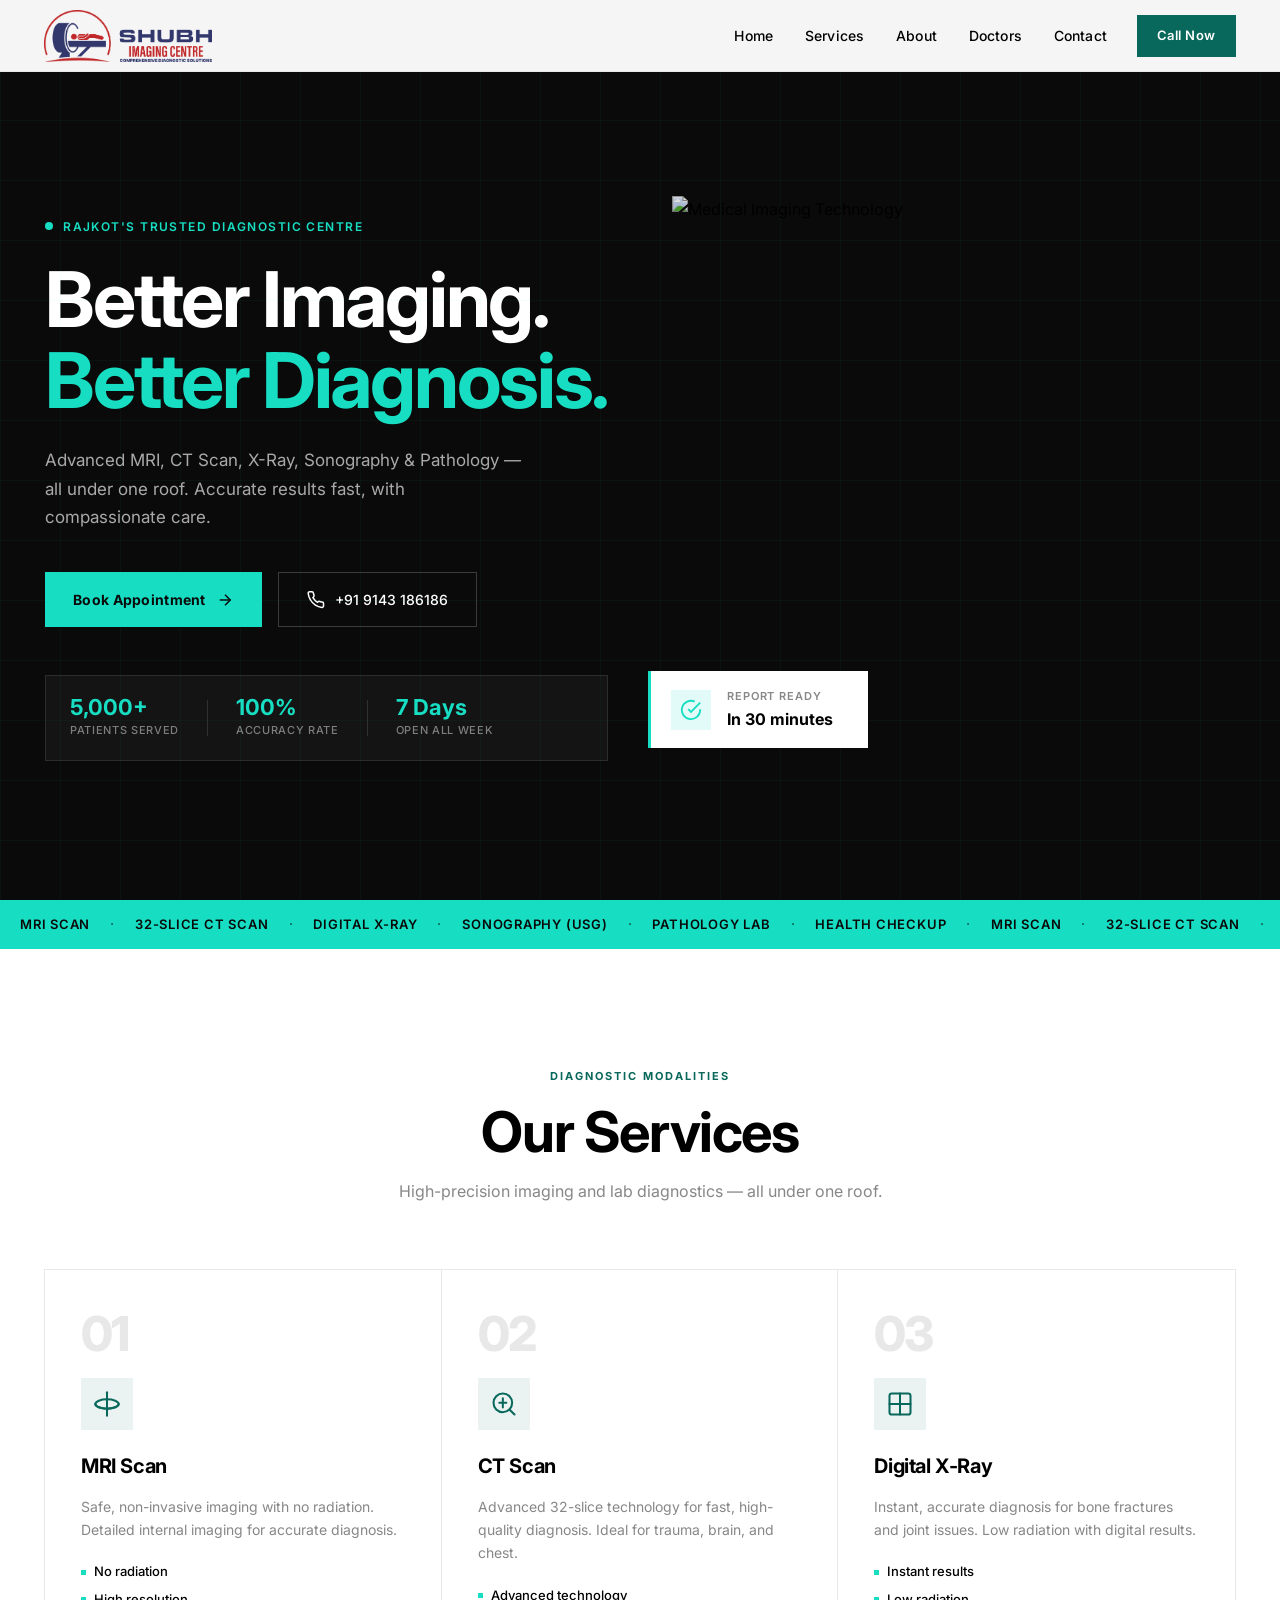
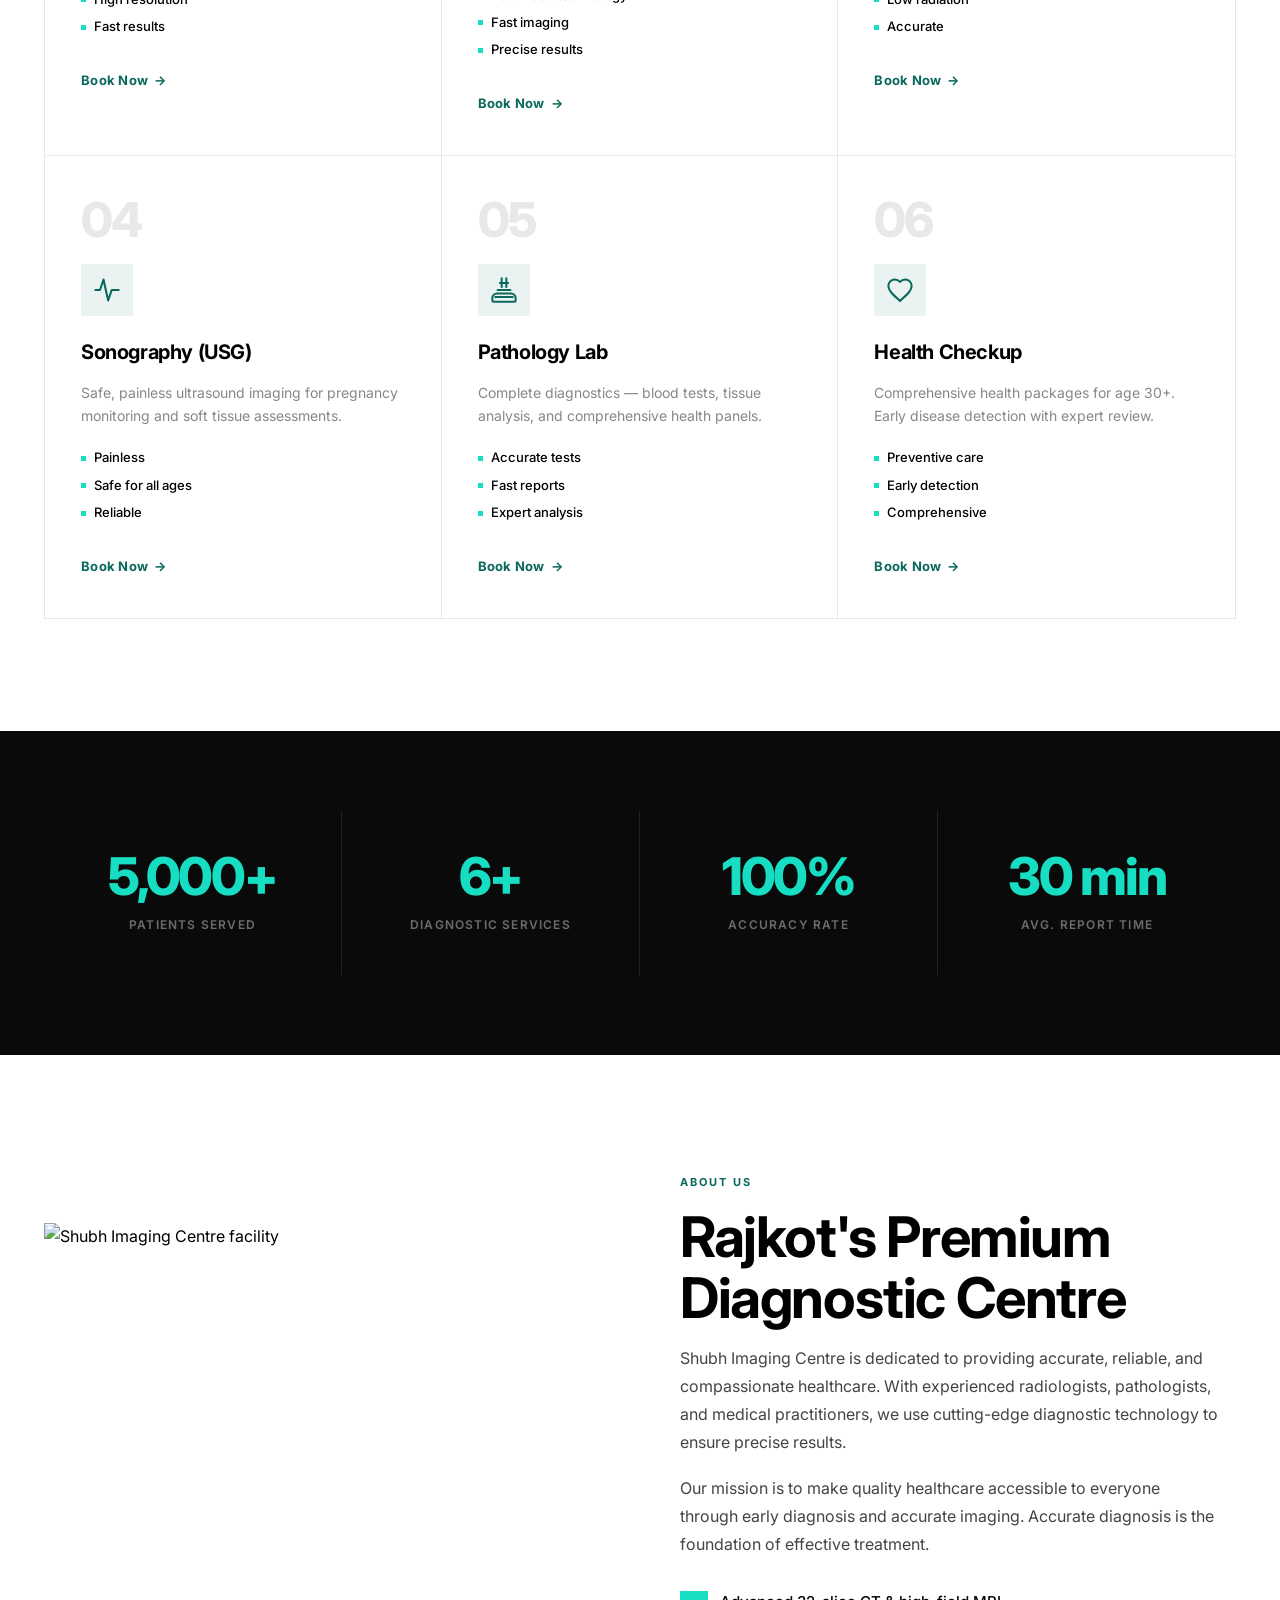
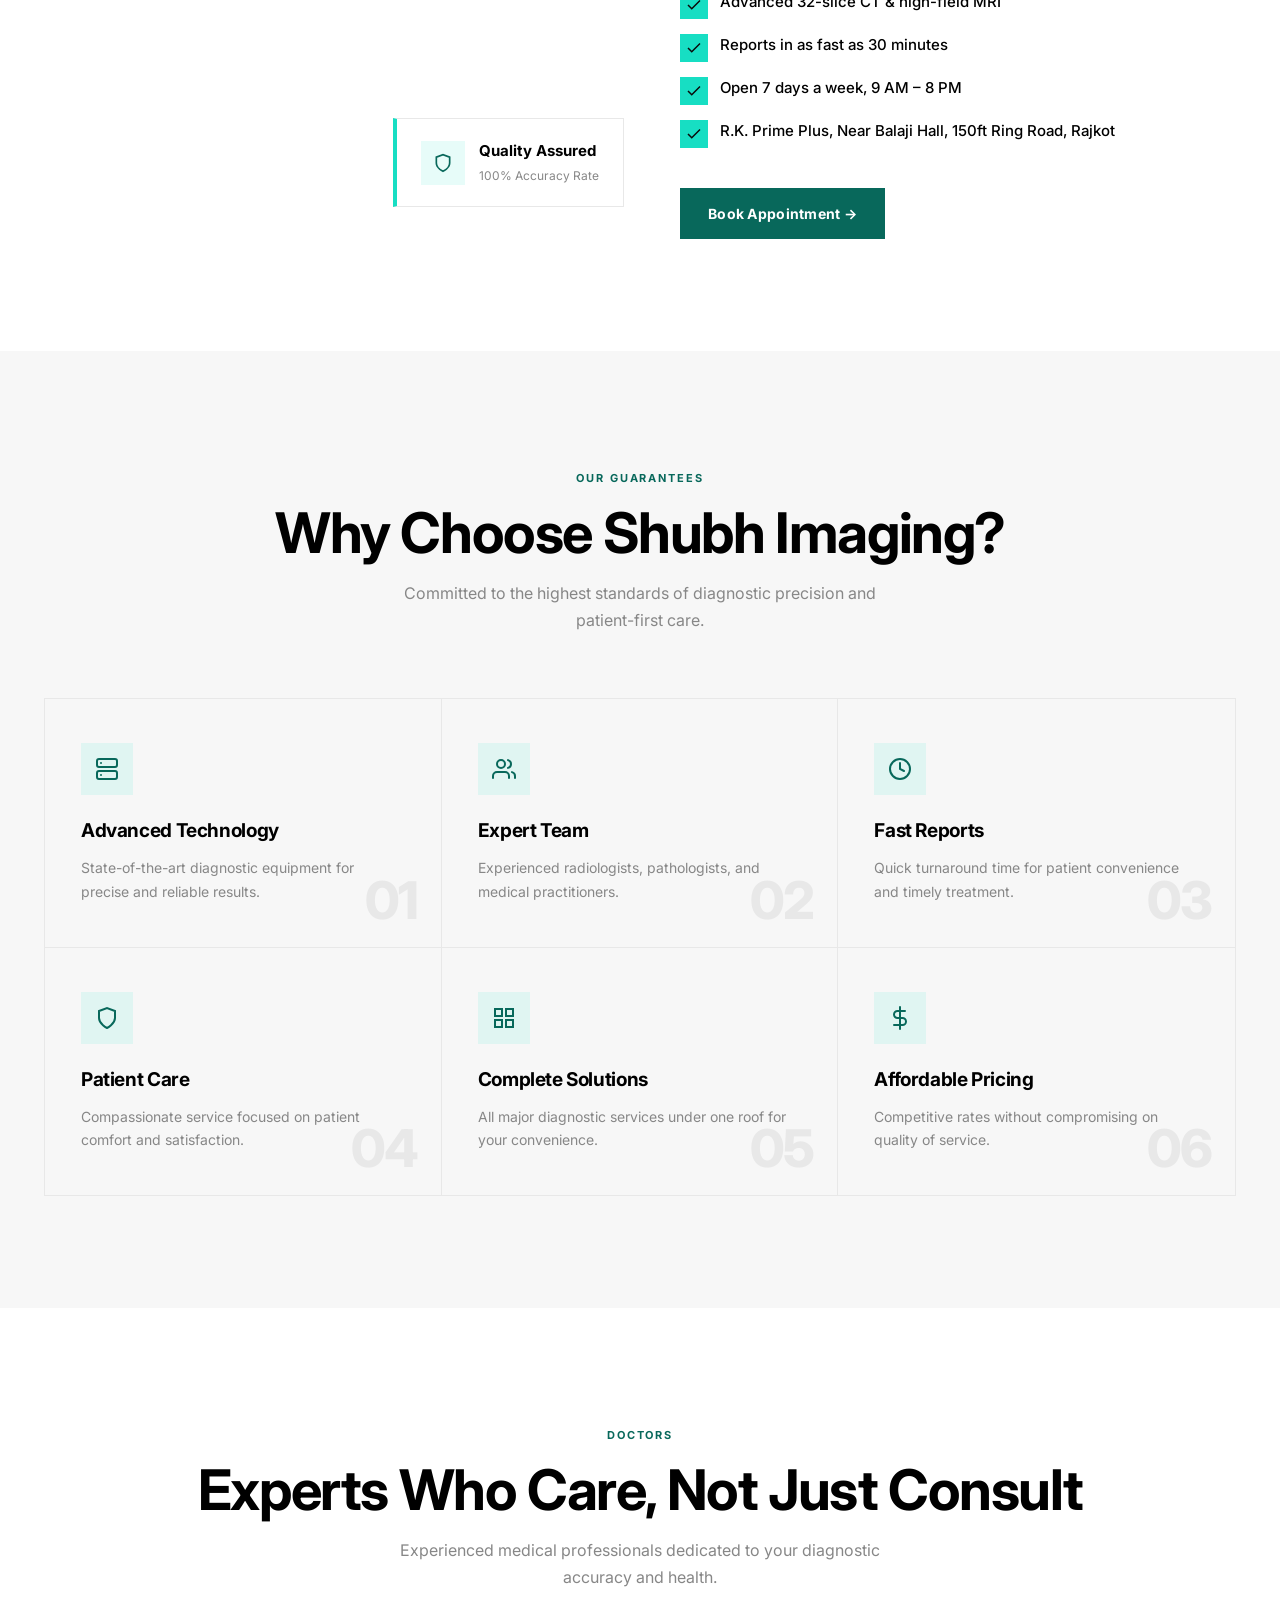
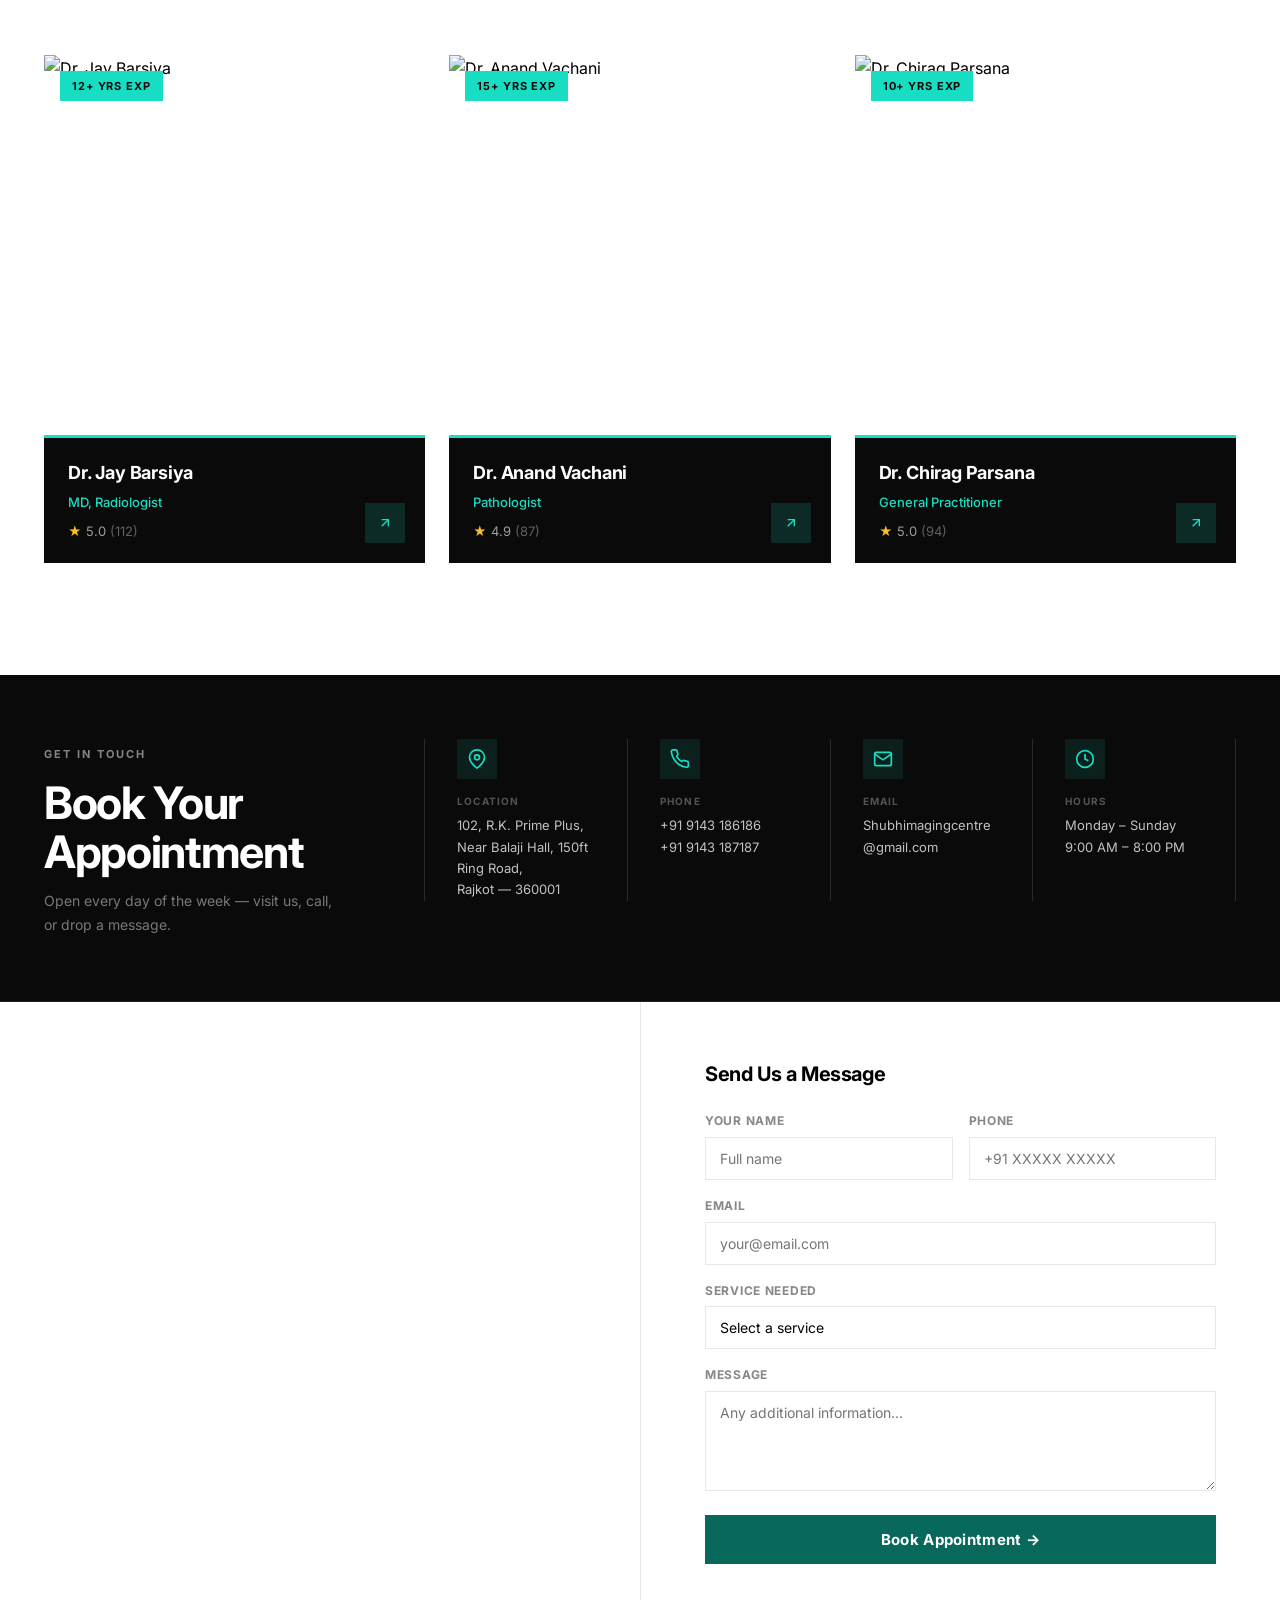
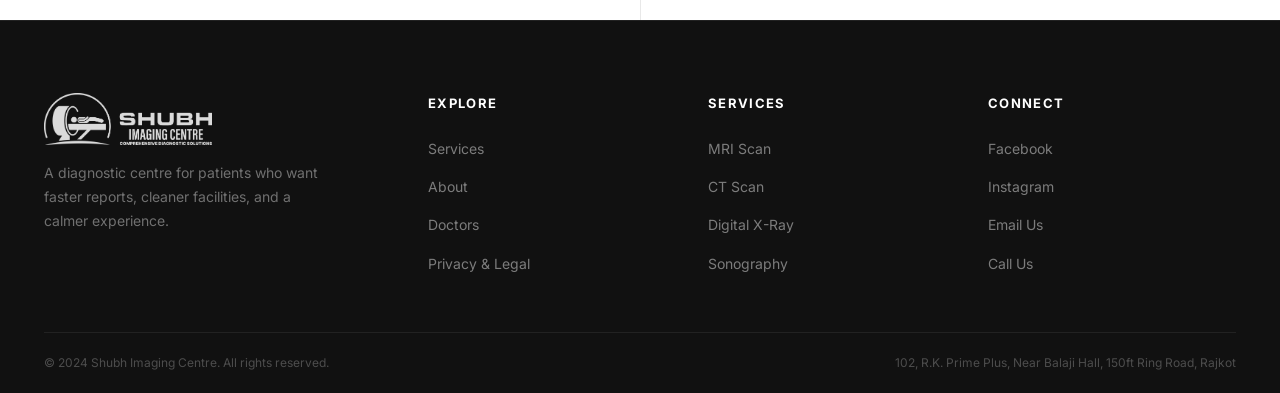
==== commit 7030404b: "Update site styles and ignore server config files" ====
--- a/index.html
+++ b/index.html
@@ -1,651 +1,669 @@
-<!DOCTYPE html>
-<html lang="en">
-
-<head>
-    <meta charset="UTF-8">
-    <meta name="viewport" content="width=device-width, initial-scale=1.0">
-    <meta name="description"
-        content="Shubh Imaging Centre - Rajkot's best diagnostic center offering MRI, CT Scan, X-Ray, Sonography, and Pathology services.">
-    <meta name="keywords" content="MRI, CT Scan, X-Ray, Sonography, Diagnostic Center, Rajkot, Healthcare">
-    <title>Shubh Imaging Centre - Better Imaging, Better Diagnosis</title>
-    <link rel="preconnect" href="https://fonts.googleapis.com">
-    <link rel="preconnect" href="https://fonts.gstatic.com" crossorigin>
-    <link href="https://fonts.googleapis.com/css2?family=Inter:ital,wght@0,400;0,500;0,600;0,700;1,400&display=swap"
-        rel="stylesheet">
-    <link rel="preconnect" href="https://fonts.bunny.net">
-    <link href="https://fonts.bunny.net/css?family=switzer:400,500,600,700" rel="stylesheet">
-    <link rel="stylesheet" href="styles.css">
-</head>
-
-<body>
-    <!-- Navigation Header -->
-    <header class="navbar" id="navbar">
-        <div class="container">
-            <div class="navbar-content">
-                <div class="logo">
-                    <a href="#home">
-                        <img src="media/site-logo.png" alt="Shubh Imaging Centre" class="logo-img">
-                    </a>
-                </div>
-                <button class="menu-toggle" id="menuToggle" aria-label="Toggle navigation">
-                    <span></span><span></span><span></span>
-                </button>
-                <nav class="nav-menu" id="navMenu">
-                    <a href="#home" class="nav-link">Home</a>
-                    <a href="#services" class="nav-link">Services</a>
-                    <a href="#about" class="nav-link">About</a>
-                    <a href="#team" class="nav-link">Doctors</a>
-                    <a href="#contact" class="nav-link">Contact</a>
-                    <a href="tel:+919143186186" class="nav-cta">Call Now</a>
-                </nav>
-            </div>
-        </div>
-    </header>
-
-    <!-- Hero Section -->
-    <section id="home" class="hero-section">
-        <div class="hero-bg-grid"></div>
-        <div class="container hero-layout">
-            <div class="hero-left">
-                <div class="hero-eyebrow">
-                    <span class="pulse-dot"></span>
-                    Rajkot's Trusted Diagnostic Centre
-                </div>
-                <h1 class="hero-heading">
-                    Better Imaging.<br>
-                    <span class="hero-accent">Better Diagnosis.</span>
-                </h1>
-                <p class="hero-desc">Advanced MRI, CT Scan, X-Ray, Sonography &amp; Pathology — all under one roof.
-                    Accurate results fast, with compassionate care.</p>
-                <div class="hero-actions">
-                    <button class="btn-hero-primary"
-                        onclick="document.getElementById('contact').scrollIntoView({behavior:'smooth'})">
-                        Book Appointment
-                        <svg width="18" height="18" viewBox="0 0 24 24" fill="none" stroke="currentColor"
-                            stroke-width="2">
-                            <line x1="5" y1="12" x2="19" y2="12" />
-                            <polyline points="12 5 19 12 12 19" />
-                        </svg>
-                    </button>
-                    <a href="tel:+919143186186" class="btn-hero-secondary">
-                        <svg width="18" height="18" viewBox="0 0 24 24" fill="none" stroke="currentColor"
-                            stroke-width="2">
-                            <path
-                                d="M22 16.92v3a2 2 0 0 1-2.18 2 19.79 19.79 0 0 1-8.63-3.07A19.5 19.5 0 0 1 4.69 12 19.79 19.79 0 0 1 1.61 3.38 2 2 0 0 1 3.58 1h3a2 2 0 0 1 2 1.72c.127.96.361 1.903.7 2.81a2 2 0 0 1-.45 2.11L7.91 8.96a16 16 0 0 0 6.13 6.13l.73-.73a2 2 0 0 1 2.11-.45c.907.339 1.85.573 2.81.7A2 2 0 0 1 22 16.92z" />
-                        </svg>
-                        +91 9143 186186
-                    </a>
-                </div>
-                <div class="hero-trust-bar">
-                    <div class="trust-item">
-                        <strong>5,000+</strong>
-                        <span>Patients Served</span>
-                    </div>
-                    <div class="trust-divider"></div>
-                    <div class="trust-item">
-                        <strong>100%</strong>
-                        <span>Accuracy Rate</span>
-                    </div>
-                    <div class="trust-divider"></div>
-                    <div class="trust-item">
-                        <strong>7 Days</strong>
-                        <span>Open All Week</span>
-                    </div>
-                </div>
-            </div>
-            <div class="hero-right">
-                <div class="hero-img-wrap">
-                    <img src="https://images.unsplash.com/photo-1559757175-5700dde675bc?w=700&h=780&fit=crop"
-                        alt="Medical Imaging Technology" class="hero-img">
-                    <div class="hero-img-card">
-                        <div class="card-icon">
-                            <svg width="22" height="22" viewBox="0 0 24 24" fill="none" stroke="currentColor"
-                                stroke-width="2">
-                                <path d="M22 11.08V12a10 10 0 1 1-5.93-9.14" />
-                                <polyline points="22 4 12 14.01 9 11.01" />
-                            </svg>
-                        </div>
-                        <div>
-                            <div class="card-label">Report Ready</div>
-                            <div class="card-value">In 30 minutes</div>
-                        </div>
-                    </div>
-                </div>
-            </div>
-        </div>
-    </section>
-
-    <!-- Marquee Services Strip -->
-    <div class="marquee-strip">
-        <div class="marquee-track">
-            <span>MRI Scan</span><span class="dot">·</span>
-            <span>32-Slice CT Scan</span><span class="dot">·</span>
-            <span>Digital X-Ray</span><span class="dot">·</span>
-            <span>Sonography (USG)</span><span class="dot">·</span>
-            <span>Pathology Lab</span><span class="dot">·</span>
-            <span>Health Checkup</span><span class="dot">·</span>
-            <span>MRI Scan</span><span class="dot">·</span>
-            <span>32-Slice CT Scan</span><span class="dot">·</span>
-            <span>Digital X-Ray</span><span class="dot">·</span>
-            <span>Sonography (USG)</span><span class="dot">·</span>
-            <span>Pathology Lab</span><span class="dot">·</span>
-            <span>Health Checkup</span><span class="dot">·</span>
-            <span>MRI Scan</span><span class="dot">·</span>
-            <span>32-Slice CT Scan</span><span class="dot">·</span>
-            <span>Digital X-Ray</span><span class="dot">·</span>
-            <span>Sonography (USG)</span><span class="dot">·</span>
-            <span>Pathology Lab</span><span class="dot">·</span>
-            <span>Health Checkup</span><span class="dot">·</span>
-        </div>
-    </div>
-
-    <!-- Services Section -->
-    <section id="services" class="services-section">
-        <div class="container">
-            <div class="section-header">
-                <div class="section-eyebrow">DIAGNOSTIC MODALITIES</div>
-                <h2 class="section-title">Our Services</h2>
-                <p class="section-sub">High-precision imaging and lab diagnostics — all under one roof.</p>
-            </div>
-            <div class="services-grid">
-                <div class="service-card">
-                    <div class="sc-number">01</div>
-                    <div class="sc-icon">
-                        <svg width="28" height="28" viewBox="0 0 24 24" fill="none" stroke="currentColor"
-                            stroke-width="1.75" stroke-linecap="round" stroke-linejoin="round">
-                            <ellipse cx="12" cy="12" rx="10" ry="4" />
-                            <path d="M2 12a10 4 0 0 0 20 0" />
-                            <path d="M12 2v20" />
-                        </svg>
-                    </div>
-                    <h3>MRI Scan</h3>
-                    <p>Safe, non-invasive imaging with no radiation. Detailed internal imaging for accurate diagnosis.
-                    </p>
-                    <ul class="sc-list">
-                        <li>No radiation</li>
-                        <li>High resolution</li>
-                        <li>Fast results</li>
-                    </ul>
-                    <a href="#contact" class="sc-link">Book Now <span>→</span></a>
-                </div>
-                <div class="service-card">
-                    <div class="sc-number">02</div>
-                    <div class="sc-icon">
-                        <svg width="28" height="28" viewBox="0 0 24 24" fill="none" stroke="currentColor"
-                            stroke-width="1.75" stroke-linecap="round" stroke-linejoin="round">
-                            <circle cx="11" cy="11" r="8" />
-                            <line x1="21" y1="21" x2="16.65" y2="16.65" />
-                            <path d="M11 7v8M8 11h6" />
-                        </svg>
-                    </div>
-                    <h3>CT Scan</h3>
-                    <p>Advanced 32-slice technology for fast, high-quality diagnosis. Ideal for trauma, brain, and
-                        chest.</p>
-                    <ul class="sc-list">
-                        <li>Advanced technology</li>
-                        <li>Fast imaging</li>
-                        <li>Precise results</li>
-                    </ul>
-                    <a href="#contact" class="sc-link">Book Now <span>→</span></a>
-                </div>
-                <div class="service-card">
-                    <div class="sc-number">03</div>
-                    <div class="sc-icon">
-                        <svg width="28" height="28" viewBox="0 0 24 24" fill="none" stroke="currentColor"
-                            stroke-width="1.75" stroke-linecap="round" stroke-linejoin="round">
-                            <rect x="3" y="3" width="18" height="18" rx="2" />
-                            <path d="M12 3v18M3 12h18" />
-                        </svg>
-                    </div>
-                    <h3>Digital X-Ray</h3>
-                    <p>Instant, accurate diagnosis for bone fractures and joint issues. Low radiation with digital
-                        results.</p>
-                    <ul class="sc-list">
-                        <li>Instant results</li>
-                        <li>Low radiation</li>
-                        <li>Accurate</li>
-                    </ul>
-                    <a href="#contact" class="sc-link">Book Now <span>→</span></a>
-                </div>
-                <div class="service-card">
-                    <div class="sc-number">04</div>
-                    <div class="sc-icon">
-                        <svg width="28" height="28" viewBox="0 0 24 24" fill="none" stroke="currentColor"
-                            stroke-width="1.75" stroke-linecap="round" stroke-linejoin="round">
-                            <path d="M2 12h4l3-9 4 18 3-9h6" />
-                        </svg>
-                    </div>
-                    <h3>Sonography (USG)</h3>
-                    <p>Safe, painless ultrasound imaging for pregnancy monitoring and soft tissue assessments.</p>
-                    <ul class="sc-list">
-                        <li>Painless</li>
-                        <li>Safe for all ages</li>
-                        <li>Reliable</li>
-                    </ul>
-                    <a href="#contact" class="sc-link">Book Now <span>→</span></a>
-                </div>
-                <div class="service-card">
-                    <div class="sc-number">05</div>
-                    <div class="sc-icon">
-                        <svg width="28" height="28" viewBox="0 0 24 24" fill="none" stroke="currentColor"
-                            stroke-width="1.75" stroke-linecap="round" stroke-linejoin="round">
-                            <path d="M10 2v7.5M14 2v7.5M8.5 6h7M6.5 12h11M4.5 18h15" />
-                            <path d="M21 22H3a1 1 0 0 1-1-1v-2a4 4 0 0 1 4-4h12a4 4 0 0 1 4 4v2a1 1 0 0 1-1 1z" />
-                        </svg>
-                    </div>
-                    <h3>Pathology Lab</h3>
-                    <p>Complete diagnostics — blood tests, tissue analysis, and comprehensive health panels.</p>
-                    <ul class="sc-list">
-                        <li>Accurate tests</li>
-                        <li>Fast reports</li>
-                        <li>Expert analysis</li>
-                    </ul>
-                    <a href="#contact" class="sc-link">Book Now <span>→</span></a>
-                </div>
-                <div class="service-card">
-                    <div class="sc-number">06</div>
-                    <div class="sc-icon">
-                        <svg width="28" height="28" viewBox="0 0 24 24" fill="none" stroke="currentColor"
-                            stroke-width="1.75" stroke-linecap="round" stroke-linejoin="round">
-                            <path
-                                d="M12 21.35l-1.45-1.32C5.4 15.36 2 12.28 2 8.5 2 5.42 4.42 3 7.5 3c1.74 0 3.41.81 4.5 2.09C13.09 3.81 14.76 3 16.5 3 19.58 3 22 5.42 22 8.5c0 3.78-3.4 6.86-8.55 11.54L12 21.35z" />
-                        </svg>
-                    </div>
-                    <h3>Health Checkup</h3>
-                    <p>Comprehensive health packages for age 30+. Early disease detection with expert review.</p>
-                    <ul class="sc-list">
-                        <li>Preventive care</li>
-                        <li>Early detection</li>
-                        <li>Comprehensive</li>
-                    </ul>
-                    <a href="#contact" class="sc-link">Book Now <span>→</span></a>
-                </div>
-            </div>
-        </div>
-    </section>
-
-    <!-- Stats Section -->
-    <section class="stats-section">
-        <div class="container stats-grid">
-            <div class="stat-block">
-                <div class="stat-num">5,000+</div>
-                <div class="stat-label">Patients Served</div>
-            </div>
-            <div class="stat-block">
-                <div class="stat-num">6+</div>
-                <div class="stat-label">Diagnostic Services</div>
-            </div>
-            <div class="stat-block">
-                <div class="stat-num">100%</div>
-                <div class="stat-label">Accuracy Rate</div>
-            </div>
-            <div class="stat-block">
-                <div class="stat-num">30 min</div>
-                <div class="stat-label">Avg. Report Time</div>
-            </div>
-        </div>
-    </section>
-
-    <!-- About Section -->
-    <section id="about" class="about-section">
-        <div class="container">
-            <div class="about-layout">
-                <div class="about-img-col">
-                    <div class="about-img-stack">
-                        <img src="https://images.unsplash.com/photo-1576091160399-112ba8d25d1d?w=500&h=600&fit=crop"
-                            alt="Shubh Imaging Centre facility" class="about-img-main">
-                        <div class="about-img-badge">
-                            <div class="badge-icon">
-                                <svg width="20" height="20" viewBox="0 0 24 24" fill="none" stroke="currentColor"
-                                    stroke-width="2">
-                                    <path d="M12 22s8-4 8-10V5l-8-3-8 3v7c0 6 8 10 8 10z" />
-                                </svg>
-                            </div>
-                            <div>
-                                <div class="badge-title">Quality Assured</div>
-                                <div class="badge-sub">100% Accuracy Rate</div>
-                            </div>
-                        </div>
-                    </div>
-                </div>
-                <div class="about-text-col">
-                    <div class="section-eyebrow">ABOUT US</div>
-                    <h2 class="section-title left-align">Rajkot's Premier<br>Diagnostic Centre</h2>
-                    <p class="about-para">Shubh Imaging Centre is dedicated to providing accurate, reliable, and
-                        compassionate healthcare. With experienced radiologists, pathologists, and medical
-                        practitioners, we use cutting-edge diagnostic technology to ensure precise results.</p>
-                    <p class="about-para">Our mission is to make quality healthcare accessible to everyone through early
-                        diagnosis and accurate imaging. Accurate diagnosis is the foundation of effective treatment.</p>
-                    <div class="about-features">
-                        <div class="about-feature">
-                            <div class="af-icon"><svg width="18" height="18" viewBox="0 0 24 24" fill="none"
-                                    stroke="currentColor" stroke-width="2">
-                                    <polyline points="20 6 9 17 4 12" />
-                                </svg></div><span>Advanced 32-slice CT &amp; high-field MRI</span>
-                        </div>
-                        <div class="about-feature">
-                            <div class="af-icon"><svg width="18" height="18" viewBox="0 0 24 24" fill="none"
-                                    stroke="currentColor" stroke-width="2">
-                                    <polyline points="20 6 9 17 4 12" />
-                                </svg></div><span>Reports in as fast as 30 minutes</span>
-                        </div>
-                        <div class="about-feature">
-                            <div class="af-icon"><svg width="18" height="18" viewBox="0 0 24 24" fill="none"
-                                    stroke="currentColor" stroke-width="2">
-                                    <polyline points="20 6 9 17 4 12" />
-                                </svg></div><span>Open 7 days a week, 9 AM – 8 PM</span>
-                        </div>
-                        <div class="about-feature">
-                            <div class="af-icon"><svg width="18" height="18" viewBox="0 0 24 24" fill="none"
-                                    stroke="currentColor" stroke-width="2">
-                                    <polyline points="20 6 9 17 4 12" />
-                                </svg></div><span>R.K. Prime Plus, Near Balaji Hall, 150ft Ring Road, Rajkot</span>
-                        </div>
-                    </div>
-                    <a href="#contact" class="btn-primary-solid">Book Appointment →</a>
-                </div>
-            </div>
-        </div>
-    </section>
-
-    <!-- Why Choose Us -->
-    <section class="why-section">
-        <div class="container">
-            <div class="section-header">
-                <div class="section-eyebrow">OUR GUARANTEES</div>
-                <h2 class="section-title">Why Choose Shubh Imaging?</h2>
-                <p class="section-sub">Committed to the highest standards of diagnostic precision and patient-first
-                    care.</p>
-            </div>
-            <div class="why-grid">
-                <div class="why-card">
-                    <div class="why-icon"><svg width="24" height="24" viewBox="0 0 24 24" fill="none"
-                            stroke="currentColor" stroke-width="2" stroke-linecap="round">
-                            <rect x="2" y="2" width="20" height="8" rx="2" />
-                            <rect x="2" y="14" width="20" height="8" rx="2" />
-                            <line x1="6" y1="6" x2="6.01" y2="6" />
-                            <line x1="6" y1="18" x2="6.01" y2="18" />
-                        </svg></div>
-                    <h3>Advanced Technology</h3>
-                    <p>State-of-the-art diagnostic equipment for precise and reliable results.</p>
-                    <span class="why-num">01</span>
-                </div>
-                <div class="why-card">
-                    <div class="why-icon"><svg width="24" height="24" viewBox="0 0 24 24" fill="none"
-                            stroke="currentColor" stroke-width="2" stroke-linecap="round">
-                            <path d="M17 21v-2a4 4 0 0 0-4-4H5a4 4 0 0 0-4 4v2" />
-                            <circle cx="9" cy="7" r="4" />
-                            <path d="M23 21v-2a4 4 0 0 0-3-3.87M16 3.13a4 4 0 0 1 0 7.75" />
-                        </svg></div>
-                    <h3>Expert Team</h3>
-                    <p>Experienced radiologists, pathologists, and medical practitioners.</p>
-                    <span class="why-num">02</span>
-                </div>
-                <div class="why-card">
-                    <div class="why-icon"><svg width="24" height="24" viewBox="0 0 24 24" fill="none"
-                            stroke="currentColor" stroke-width="2" stroke-linecap="round">
-                            <circle cx="12" cy="12" r="10" />
-                            <polyline points="12 6 12 12 16 14" />
-                        </svg></div>
-                    <h3>Fast Reports</h3>
-                    <p>Quick turnaround time for patient convenience and timely treatment.</p>
-                    <span class="why-num">03</span>
-                </div>
-                <div class="why-card">
-                    <div class="why-icon"><svg width="24" height="24" viewBox="0 0 24 24" fill="none"
-                            stroke="currentColor" stroke-width="2" stroke-linecap="round">
-                            <path d="M12 22s8-4 8-10V5l-8-3-8 3v7c0 6 8 10 8 10z" />
-                        </svg></div>
-                    <h3>Patient Care</h3>
-                    <p>Compassionate service focused on patient comfort and satisfaction.</p>
-                    <span class="why-num">04</span>
-                </div>
-                <div class="why-card">
-                    <div class="why-icon"><svg width="24" height="24" viewBox="0 0 24 24" fill="none"
-                            stroke="currentColor" stroke-width="2" stroke-linecap="round">
-                            <rect x="3" y="3" width="7" height="7" />
-                            <rect x="14" y="3" width="7" height="7" />
-                            <rect x="14" y="14" width="7" height="7" />
-                            <rect x="3" y="14" width="7" height="7" />
-                        </svg></div>
-                    <h3>Complete Solutions</h3>
-                    <p>All major diagnostic services under one roof for your convenience.</p>
-                    <span class="why-num">05</span>
-                </div>
-                <div class="why-card">
-                    <div class="why-icon"><svg width="24" height="24" viewBox="0 0 24 24" fill="none"
-                            stroke="currentColor" stroke-width="2" stroke-linecap="round">
-                            <line x1="12" y1="1" x2="12" y2="23" />
-                            <path d="M17 5H9.5a3.5 3.5 0 0 0 0 7h5a3.5 3.5 0 0 1 0 7H6" />
-                        </svg></div>
-                    <h3>Affordable Pricing</h3>
-                    <p>Competitive rates without compromising on quality of service.</p>
-                    <span class="why-num">06</span>
-                </div>
-            </div>
-        </div>
-    </section>
-
-    <!-- Team Section -->
-    <section id="team" class="team-section">
-        <div class="container">
-            <div class="section-header">
-                <div class="section-eyebrow">Doctors</div>
-                <h2 class="section-title">Experts Who Care, Not Just Consult</h2>
-                <p class="section-sub">Experienced medical professionals dedicated to your diagnostic accuracy and
-                    health.</p>
-            </div>
-            <div class="team-grid">
-                <div class="team-member-card">
-                    <div class="member-image-container">
-                        <img src="https://images.unsplash.com/photo-1622253692010-333f2da6031d?w=400&h=450&fit=crop"
-                            alt="Dr. Jay Barsiya" class="member-img">
-                        <span class="member-experience-tag">12+ Yrs Exp</span>
-                    </div>
-                    <div class="member-info-overlay">
-                        <div class="member-meta">
-                            <h3>Dr. Jay Barsiya</h3>
-                            <p class="member-role">MD, Radiologist</p>
-                            <div class="member-rating"><span class="star">★</span> 5.0 <span
-                                    class="rating-count">(112)</span></div>
-                        </div>
-                        <a href="#contact" class="member-action-btn"><svg width="16" height="16" viewBox="0 0 24 24"
-                                fill="none" stroke="currentColor" stroke-width="2">
-                                <line x1="7" y1="17" x2="17" y2="7" />
-                                <polyline points="7 7 17 7 17 17" />
-                            </svg></a>
-                    </div>
-                </div>
-                <div class="team-member-card">
-                    <div class="member-image-container">
-                        <img src="https://images.unsplash.com/photo-1537368910025-700350fe46c7?w=400&h=450&fit=crop"
-                            alt="Dr. Anand Vachani" class="member-img">
-                        <span class="member-experience-tag">15+ Yrs Exp</span>
-                    </div>
-                    <div class="member-info-overlay">
-                        <div class="member-meta">
-                            <h3>Dr. Anand Vachani</h3>
-                            <p class="member-role">Pathologist</p>
-                            <div class="member-rating"><span class="star">★</span> 4.9 <span
-                                    class="rating-count">(87)</span></div>
-                        </div>
-                        <a href="#contact" class="member-action-btn"><svg width="16" height="16" viewBox="0 0 24 24"
-                                fill="none" stroke="currentColor" stroke-width="2">
-                                <line x1="7" y1="17" x2="17" y2="7" />
-                                <polyline points="7 7 17 7 17 17" />
-                            </svg></a>
-                    </div>
-                </div>
-                <div class="team-member-card">
-                    <div class="member-image-container">
-                        <img src="https://images.unsplash.com/photo-1559839734-2b71ea197ec2?w=400&h=450&fit=crop"
-                            alt="Dr. Chirag Parsana" class="member-img">
-                        <span class="member-experience-tag">10+ Yrs Exp</span>
-                    </div>
-                    <div class="member-info-overlay">
-                        <div class="member-meta">
-                            <h3>Dr. Chirag Parsana</h3>
-                            <p class="member-role">General Practitioner</p>
-                            <div class="member-rating"><span class="star">★</span> 5.0 <span
-                                    class="rating-count">(94)</span></div>
-                        </div>
-                        <a href="#contact" class="member-action-btn"><svg width="16" height="16" viewBox="0 0 24 24"
-                                fill="none" stroke="currentColor" stroke-width="2">
-                                <line x1="7" y1="17" x2="17" y2="7" />
-                                <polyline points="7 7 17 7 17 17" />
-                            </svg></a>
-                    </div>
-                </div>
-            </div>
-        </div>
-    </section>
-
-    <!-- Contact Section -->
-    <section id="contact" class="contact-section">
-
-        <!-- TOP: Dark band — heading + info cards -->
-        <div class="contact-top">
-            <div class="container">
-                <div class="contact-top-inner">
-                    <div class="contact-top-text">
-                        <div class="section-eyebrow light">GET IN TOUCH</div>
-                        <h2 class="contact-heading">Book Your<br>Appointment</h2>
-                        <p class="contact-desc">Open every day of the week — visit us, call, or drop a message.</p>
-                    </div>
-                    <div class="contact-cards">
-                        <div class="ccard">
-                            <div class="ccard-icon">
-                                <svg width="20" height="20" viewBox="0 0 24 24" fill="none" stroke="currentColor" stroke-width="2"><path d="M21 10c0 7-9 13-9 13s-9-6-9-13a9 9 0 0 1 18 0z"/><circle cx="12" cy="10" r="3"/></svg>
-                            </div>
-                            <div class="ccard-label">Location</div>
-                            <div class="ccard-value">102, R.K. Prime Plus,<br>Near Balaji Hall, 150ft Ring Road,<br>Rajkot — 360001</div>
-                        </div>
-                        <div class="ccard">
-                            <div class="ccard-icon">
-                                <svg width="20" height="20" viewBox="0 0 24 24" fill="none" stroke="currentColor" stroke-width="2"><path d="M22 16.92v3a2 2 0 0 1-2.18 2 19.79 19.79 0 0 1-8.63-3.07A19.5 19.5 0 0 1 4.69 12 19.79 19.79 0 0 1 1.61 3.38 2 2 0 0 1 3.58 1h3a2 2 0 0 1 2 1.72c.127.96.361 1.903.7 2.81a2 2 0 0 1-.45 2.11L7.91 8.96a16 16 0 0 0 6.13 6.13l.73-.73a2 2 0 0 1 2.11-.45c.907.339 1.85.573 2.81.7A2 2 0 0 1 22 16.92z"/></svg>
-                            </div>
-                            <div class="ccard-label">Phone</div>
-                            <div class="ccard-value"><a href="tel:+919143186186">+91 9143 186186</a><br><a href="tel:+919143187187">+91 9143 187187</a></div>
-                        </div>
-                        <div class="ccard">
-                            <div class="ccard-icon">
-                                <svg width="20" height="20" viewBox="0 0 24 24" fill="none" stroke="currentColor" stroke-width="2"><path d="M4 4h16c1.1 0 2 .9 2 2v12c0 1.1-.9 2-2 2H4c-1.1 0-2-.9-2-2V6c0-1.1.9-2 2-2z"/><polyline points="22,6 12,13 2,6"/></svg>
-                            </div>
-                            <div class="ccard-label">Email</div>
-                            <div class="ccard-value"><a href="mailto:Shubhimagingcentre@gmail.com">Shubhimagingcentre<br>@gmail.com</a></div>
-                        </div>
-                        <div class="ccard">
-                            <div class="ccard-icon">
-                                <svg width="20" height="20" viewBox="0 0 24 24" fill="none" stroke="currentColor" stroke-width="2"><circle cx="12" cy="12" r="10"/><polyline points="12 6 12 12 16 14"/></svg>
-                            </div>
-                            <div class="ccard-label">Hours</div>
-                            <div class="ccard-value">Monday – Sunday<br>9:00 AM – 8:00 PM</div>
-                        </div>
-                    </div>
-                </div>
-            </div>
-        </div>
-
-        <!-- BOTTOM: Map left + Form right -->
-        <div class="contact-bottom">
-            <div class="contact-map">
-                <iframe
-                    src="https://www.google.com/maps?q=102+RK+Prime+Plus+Near+Balaji+Hall+150ft+Ring+Road+Rajkot+Gujarat+360001&output=embed"
-                    width="100%" height="100%"
-                    style="border:0; display:block;"
-                    allowfullscreen="" loading="lazy"
-                    referrerpolicy="no-referrer-when-downgrade"
-                    title="Shubh Imaging Centre Location">
-                </iframe>
-            </div>
-            <div class="contact-form-panel">
-                <h3 class="form-title">Send Us a Message</h3>
-                <form id="contactForm" class="contact-form">
-                    <div class="form-row">
-                        <div class="form-group">
-                            <label>Your Name</label>
-                            <input type="text" placeholder="Full name" required>
-                        </div>
-                        <div class="form-group">
-                            <label>Phone</label>
-                            <input type="tel" placeholder="+91 XXXXX XXXXX" required>
-                        </div>
-                    </div>
-                    <div class="form-group">
-                        <label>Email</label>
-                        <input type="email" placeholder="your@email.com">
-                    </div>
-                    <div class="form-group">
-                        <label>Service Needed</label>
-                        <select>
-                            <option value="">Select a service</option>
-                            <option>MRI Scan</option>
-                            <option>CT Scan</option>
-                            <option>Digital X-Ray</option>
-                            <option>Sonography (USG)</option>
-                            <option>Pathology Lab</option>
-                            <option>Health Checkup</option>
-                        </select>
-                    </div>
-                    <div class="form-group">
-                        <label>Message</label>
-                        <textarea placeholder="Any additional information..." rows="4"></textarea>
-                    </div>
-                    <button type="submit" class="form-submit">Book Appointment →</button>
-                </form>
-            </div>
-        </div>
-
-    </section>
-
-    <!-- Footer -->
-    <footer class="footer">
-        <div class="container">
-            <div class="footer-top">
-                <div class="footer-brand">
-                    <a href="#home"><img src="media/site-logo.png" alt="Shubh Imaging Centre"
-                            class="footer-logo-img"></a>
-                    <p class="footer-desc">A diagnostic centre for patients who want faster reports, cleaner facilities,
-                        and a calmer experience.</p>
-                </div>
-                <div class="footer-nav">
-                    <div class="footer-col">
-                        <h4>Explore</h4>
-                        <ul>
-                            <li><a href="#services">Services</a></li>
-                            <li><a href="#about">About</a></li>
-                            <li><a href="#team">Doctors</a></li>
-                            <li><a href="policies.html">Privacy &amp; Legal</a></li>
-                        </ul>
-                    </div>
-                    <div class="footer-col">
-                        <h4>Services</h4>
-                        <ul>
-                            <li><a href="#contact">MRI Scan</a></li>
-                            <li><a href="#contact">CT Scan</a></li>
-                            <li><a href="#contact">Digital X-Ray</a></li>
-                            <li><a href="#contact">Sonography</a></li>
-                        </ul>
-                    </div>
-                    <div class="footer-col">
-                        <h4>Connect</h4>
-                        <ul>
-                            <li><a href="https://www.facebook.com/shubhimagingcentre" target="_blank">Facebook</a></li>
-                            <li><a href="https://www.instagram.com/shubh.imaging/" target="_blank">Instagram</a></li>
-                            <li><a href="mailto:Shubhimagingcentre@gmail.com">Email Us</a></li>
-                            <li><a href="tel:+919143186186">Call Us</a></li>
-                        </ul>
-                    </div>
-                </div>
-            </div>
-            <div class="footer-bottom">
-                <span>&copy; 2024 Shubh Imaging Centre. All rights reserved.</span>
-                <span>102, R.K. Prime Plus, Near Balaji Hall, 150ft Ring Road, Rajkot</span>
-            </div>
-        </div>
-    </footer>
-
-    <script src="script.js"></script>
-</body>
-
+<!DOCTYPE html>
+<html lang="en">
+
+<head>
+    <meta charset="UTF-8">
+    <meta name="viewport" content="width=device-width, initial-scale=1.0">
+    <meta name="description"
+        content="Shubh Imaging Centre - Rajkot's best diagnostic center offering MRI, CT Scan, X-Ray, Sonography, and Pathology services.">
+    <meta name="keywords" content="MRI, CT Scan, X-Ray, Sonography, Diagnostic Center, Rajkot, Healthcare">
+    <title>Shubh Imaging Centre - Better Imaging, Better Diagnosis</title>
+    <link rel="preconnect" href="https://fonts.googleapis.com">
+    <link rel="preconnect" href="https://fonts.gstatic.com" crossorigin>
+    <link href="https://fonts.googleapis.com/css2?family=Inter:ital,wght@0,400;0,500;0,600;0,700;1,400&display=swap"
+        rel="stylesheet">
+    <link rel="preconnect" href="https://fonts.bunny.net">
+    <link href="https://fonts.bunny.net/css?family=switzer:400,500,600,700" rel="stylesheet">
+    <link rel="stylesheet" href="styles.css">
+</head>
+
+<body>
+    <!-- Navigation Header -->
+    <header class="navbar" id="navbar">
+        <div class="container">
+            <div class="navbar-content">
+                <div class="logo">
+                    <a href="#home">
+                        <img src="media/site-logo.png" alt="Shubh Imaging Centre" class="logo-img">
+                    </a>
+                </div>
+                <button class="menu-toggle" id="menuToggle" aria-label="Toggle navigation">
+                    <span></span><span></span><span></span>
+                </button>
+                <nav class="nav-menu" id="navMenu">
+                    <a href="#home" class="nav-link">Home</a>
+                    <a href="#services" class="nav-link">Services</a>
+                    <a href="#about" class="nav-link">About</a>
+                    <a href="#team" class="nav-link">Doctors</a>
+                    <a href="#contact" class="nav-link">Contact</a>
+                    <a href="tel:+919143186186" class="nav-cta">Call Now</a>
+                </nav>
+            </div>
+        </div>
+    </header>
+
+    <!-- Hero Section -->
+    <section id="home" class="hero-section">
+        <div class="hero-bg-grid"></div>
+        <div class="container hero-layout">
+            <div class="hero-left">
+                <div class="hero-eyebrow">
+                    <span class="pulse-dot"></span>
+                    Rajkot's Trusted Diagnostic Centre
+                </div>
+                <h1 class="hero-heading">
+                    Better Imaging.<br>
+                    <span class="hero-accent">Better Diagnosis.</span>
+                </h1>
+                <p class="hero-desc">Advanced MRI, CT Scan, X-Ray, Sonography &amp; Pathology — all under one roof.
+                    Accurate results fast, with compassionate care.</p>
+                <div class="hero-actions">
+                    <button class="btn-hero-primary"
+                        onclick="document.getElementById('contact').scrollIntoView({behavior:'smooth'})">
+                        Book Appointment
+                        <svg width="18" height="18" viewBox="0 0 24 24" fill="none" stroke="currentColor"
+                            stroke-width="2">
+                            <line x1="5" y1="12" x2="19" y2="12" />
+                            <polyline points="12 5 19 12 12 19" />
+                        </svg>
+                    </button>
+                    <a href="tel:+919143186186" class="btn-hero-secondary">
+                        <svg width="18" height="18" viewBox="0 0 24 24" fill="none" stroke="currentColor"
+                            stroke-width="2">
+                            <path
+                                d="M22 16.92v3a2 2 0 0 1-2.18 2 19.79 19.79 0 0 1-8.63-3.07A19.5 19.5 0 0 1 4.69 12 19.79 19.79 0 0 1 1.61 3.38 2 2 0 0 1 3.58 1h3a2 2 0 0 1 2 1.72c.127.96.361 1.903.7 2.81a2 2 0 0 1-.45 2.11L7.91 8.96a16 16 0 0 0 6.13 6.13l.73-.73a2 2 0 0 1 2.11-.45c.907.339 1.85.573 2.81.7A2 2 0 0 1 22 16.92z" />
+                        </svg>
+                        +91 9143 186186
+                    </a>
+                </div>
+                <div class="hero-trust-bar">
+                    <div class="trust-item">
+                        <strong>5,000+</strong>
+                        <span>Patients Served</span>
+                    </div>
+                    <div class="trust-divider"></div>
+                    <div class="trust-item">
+                        <strong>100%</strong>
+                        <span>Accuracy Rate</span>
+                    </div>
+                    <div class="trust-divider"></div>
+                    <div class="trust-item">
+                        <strong>7 Days</strong>
+                        <span>Open All Week</span>
+                    </div>
+                </div>
+            </div>
+            <div class="hero-right">
+                <div class="hero-img-wrap">
+                    <img src="https://images.unsplash.com/photo-1559757175-5700dde675bc?w=700&h=780&fit=crop"
+                        alt="Medical Imaging Technology" class="hero-img">
+                    <div class="hero-img-card">
+                        <div class="card-icon">
+                            <svg width="22" height="22" viewBox="0 0 24 24" fill="none" stroke="currentColor"
+                                stroke-width="2">
+                                <path d="M22 11.08V12a10 10 0 1 1-5.93-9.14" />
+                                <polyline points="22 4 12 14.01 9 11.01" />
+                            </svg>
+                        </div>
+                        <div>
+                            <div class="card-label">Report Ready</div>
+                            <div class="card-value">In 30 minutes</div>
+                        </div>
+                    </div>
+                </div>
+            </div>
+        </div>
+    </section>
+
+    <!-- Marquee Services Strip -->
+    <div class="marquee-strip">
+        <div class="marquee-track">
+            <span>MRI Scan</span><span class="dot">·</span>
+            <span>32-Slice CT Scan</span><span class="dot">·</span>
+            <span>Digital X-Ray</span><span class="dot">·</span>
+            <span>Sonography (USG)</span><span class="dot">·</span>
+            <span>Pathology Lab</span><span class="dot">·</span>
+            <span>Health Checkup</span><span class="dot">·</span>
+            <span>MRI Scan</span><span class="dot">·</span>
+            <span>32-Slice CT Scan</span><span class="dot">·</span>
+            <span>Digital X-Ray</span><span class="dot">·</span>
+            <span>Sonography (USG)</span><span class="dot">·</span>
+            <span>Pathology Lab</span><span class="dot">·</span>
+            <span>Health Checkup</span><span class="dot">·</span>
+            <span>MRI Scan</span><span class="dot">·</span>
+            <span>32-Slice CT Scan</span><span class="dot">·</span>
+            <span>Digital X-Ray</span><span class="dot">·</span>
+            <span>Sonography (USG)</span><span class="dot">·</span>
+            <span>Pathology Lab</span><span class="dot">·</span>
+            <span>Health Checkup</span><span class="dot">·</span>
+        </div>
+    </div>
+
+    <!-- Services Section -->
+    <section id="services" class="services-section">
+        <div class="container">
+            <div class="section-header">
+                <div class="section-eyebrow">DIAGNOSTIC MODALITIES</div>
+                <h2 class="section-title">Our Services</h2>
+                <p class="section-sub">High-precision imaging and lab diagnostics — all under one roof.</p>
+            </div>
+            <div class="services-grid">
+                <div class="service-card">
+                    <div class="sc-number">01</div>
+                    <div class="sc-icon">
+                        <svg width="28" height="28" viewBox="0 0 24 24" fill="none" stroke="currentColor"
+                            stroke-width="1.75" stroke-linecap="round" stroke-linejoin="round">
+                            <ellipse cx="12" cy="12" rx="10" ry="4" />
+                            <path d="M2 12a10 4 0 0 0 20 0" />
+                            <path d="M12 2v20" />
+                        </svg>
+                    </div>
+                    <h3>MRI Scan</h3>
+                    <p>Safe, non-invasive imaging with no radiation. Detailed internal imaging for accurate diagnosis.
+                    </p>
+                    <ul class="sc-list">
+                        <li>No radiation</li>
+                        <li>High resolution</li>
+                        <li>Fast results</li>
+                    </ul>
+                    <a href="#contact" class="sc-link">Book Now <span>→</span></a>
+                </div>
+                <div class="service-card">
+                    <div class="sc-number">02</div>
+                    <div class="sc-icon">
+                        <svg width="28" height="28" viewBox="0 0 24 24" fill="none" stroke="currentColor"
+                            stroke-width="1.75" stroke-linecap="round" stroke-linejoin="round">
+                            <circle cx="11" cy="11" r="8" />
+                            <line x1="21" y1="21" x2="16.65" y2="16.65" />
+                            <path d="M11 7v8M8 11h6" />
+                        </svg>
+                    </div>
+                    <h3>CT Scan</h3>
+                    <p>Advanced 32-slice technology for fast, high-quality diagnosis. Ideal for trauma, brain, and
+                        chest.</p>
+                    <ul class="sc-list">
+                        <li>Advanced technology</li>
+                        <li>Fast imaging</li>
+                        <li>Precise results</li>
+                    </ul>
+                    <a href="#contact" class="sc-link">Book Now <span>→</span></a>
+                </div>
+                <div class="service-card">
+                    <div class="sc-number">03</div>
+                    <div class="sc-icon">
+                        <svg width="28" height="28" viewBox="0 0 24 24" fill="none" stroke="currentColor"
+                            stroke-width="1.75" stroke-linecap="round" stroke-linejoin="round">
+                            <rect x="3" y="3" width="18" height="18" rx="2" />
+                            <path d="M12 3v18M3 12h18" />
+                        </svg>
+                    </div>
+                    <h3>Digital X-Ray</h3>
+                    <p>Instant, accurate diagnosis for bone fractures and joint issues. Low radiation with digital
+                        results.</p>
+                    <ul class="sc-list">
+                        <li>Instant results</li>
+                        <li>Low radiation</li>
+                        <li>Accurate</li>
+                    </ul>
+                    <a href="#contact" class="sc-link">Book Now <span>→</span></a>
+                </div>
+                <div class="service-card">
+                    <div class="sc-number">04</div>
+                    <div class="sc-icon">
+                        <svg width="28" height="28" viewBox="0 0 24 24" fill="none" stroke="currentColor"
+                            stroke-width="1.75" stroke-linecap="round" stroke-linejoin="round">
+                            <path d="M2 12h4l3-9 4 18 3-9h6" />
+                        </svg>
+                    </div>
+                    <h3>Sonography (USG)</h3>
+                    <p>Safe, painless ultrasound imaging for pregnancy monitoring and soft tissue assessments.</p>
+                    <ul class="sc-list">
+                        <li>Painless</li>
+                        <li>Safe for all ages</li>
+                        <li>Reliable</li>
+                    </ul>
+                    <a href="#contact" class="sc-link">Book Now <span>→</span></a>
+                </div>
+                <div class="service-card">
+                    <div class="sc-number">05</div>
+                    <div class="sc-icon">
+                        <svg width="28" height="28" viewBox="0 0 24 24" fill="none" stroke="currentColor"
+                            stroke-width="1.75" stroke-linecap="round" stroke-linejoin="round">
+                            <path d="M10 2v7.5M14 2v7.5M8.5 6h7M6.5 12h11M4.5 18h15" />
+                            <path d="M21 22H3a1 1 0 0 1-1-1v-2a4 4 0 0 1 4-4h12a4 4 0 0 1 4 4v2a1 1 0 0 1-1 1z" />
+                        </svg>
+                    </div>
+                    <h3>Pathology Lab</h3>
+                    <p>Complete diagnostics — blood tests, tissue analysis, and comprehensive health panels.</p>
+                    <ul class="sc-list">
+                        <li>Accurate tests</li>
+                        <li>Fast reports</li>
+                        <li>Expert analysis</li>
+                    </ul>
+                    <a href="#contact" class="sc-link">Book Now <span>→</span></a>
+                </div>
+                <div class="service-card">
+                    <div class="sc-number">06</div>
+                    <div class="sc-icon">
+                        <svg width="28" height="28" viewBox="0 0 24 24" fill="none" stroke="currentColor"
+                            stroke-width="1.75" stroke-linecap="round" stroke-linejoin="round">
+                            <path
+                                d="M12 21.35l-1.45-1.32C5.4 15.36 2 12.28 2 8.5 2 5.42 4.42 3 7.5 3c1.74 0 3.41.81 4.5 2.09C13.09 3.81 14.76 3 16.5 3 19.58 3 22 5.42 22 8.5c0 3.78-3.4 6.86-8.55 11.54L12 21.35z" />
+                        </svg>
+                    </div>
+                    <h3>Health Checkup</h3>
+                    <p>Comprehensive health packages for age 30+. Early disease detection with expert review.</p>
+                    <ul class="sc-list">
+                        <li>Preventive care</li>
+                        <li>Early detection</li>
+                        <li>Comprehensive</li>
+                    </ul>
+                    <a href="#contact" class="sc-link">Book Now <span>→</span></a>
+                </div>
+            </div>
+        </div>
+    </section>
+
+    <!-- Stats Section -->
+    <section class="stats-section">
+        <div class="container stats-grid">
+            <div class="stat-block">
+                <div class="stat-num">5,000+</div>
+                <div class="stat-label">Patients Served</div>
+            </div>
+            <div class="stat-block">
+                <div class="stat-num">6+</div>
+                <div class="stat-label">Diagnostic Services</div>
+            </div>
+            <div class="stat-block">
+                <div class="stat-num">100%</div>
+                <div class="stat-label">Accuracy Rate</div>
+            </div>
+            <div class="stat-block">
+                <div class="stat-num">30 min</div>
+                <div class="stat-label">Avg. Report Time</div>
+            </div>
+        </div>
+    </section>
+
+    <!-- About Section -->
+    <section id="about" class="about-section">
+        <div class="container">
+            <div class="about-layout">
+                <div class="about-img-col">
+                    <div class="about-img-stack">
+                        <img src="https://images.unsplash.com/photo-1576091160399-112ba8d25d1d?w=500&h=600&fit=crop"
+                            alt="Shubh Imaging Centre facility" class="about-img-main">
+                        <div class="about-img-badge">
+                            <div class="badge-icon">
+                                <svg width="20" height="20" viewBox="0 0 24 24" fill="none" stroke="currentColor"
+                                    stroke-width="2">
+                                    <path d="M12 22s8-4 8-10V5l-8-3-8 3v7c0 6 8 10 8 10z" />
+                                </svg>
+                            </div>
+                            <div>
+                                <div class="badge-title">Quality Assured</div>
+                                <div class="badge-sub">100% Accuracy Rate</div>
+                            </div>
+                        </div>
+                    </div>
+                </div>
+                <div class="about-text-col">
+                    <div class="section-eyebrow">ABOUT US</div>
+                    <h2 class="section-title left-align">Rajkot's Premium<br>Diagnostic Centre</h2>
+                    <p class="about-para">Shubh Imaging Centre is dedicated to providing accurate, reliable, and
+                        compassionate healthcare. With experienced radiologists, pathologists, and medical
+                        practitioners, we use cutting-edge diagnostic technology to ensure precise results.</p>
+                    <p class="about-para">Our mission is to make quality healthcare accessible to everyone through early
+                        diagnosis and accurate imaging. Accurate diagnosis is the foundation of effective treatment.</p>
+                    <div class="about-features">
+                        <div class="about-feature">
+                            <div class="af-icon"><svg width="18" height="18" viewBox="0 0 24 24" fill="none"
+                                    stroke="currentColor" stroke-width="2">
+                                    <polyline points="20 6 9 17 4 12" />
+                                </svg></div><span>Advanced 32-slice CT &amp; high-field MRI</span>
+                        </div>
+                        <div class="about-feature">
+                            <div class="af-icon"><svg width="18" height="18" viewBox="0 0 24 24" fill="none"
+                                    stroke="currentColor" stroke-width="2">
+                                    <polyline points="20 6 9 17 4 12" />
+                                </svg></div><span>Reports in as fast as 30 minutes</span>
+                        </div>
+                        <div class="about-feature">
+                            <div class="af-icon"><svg width="18" height="18" viewBox="0 0 24 24" fill="none"
+                                    stroke="currentColor" stroke-width="2">
+                                    <polyline points="20 6 9 17 4 12" />
+                                </svg></div><span>Open 7 days a week, 9 AM – 8 PM</span>
+                        </div>
+                        <div class="about-feature">
+                            <div class="af-icon"><svg width="18" height="18" viewBox="0 0 24 24" fill="none"
+                                    stroke="currentColor" stroke-width="2">
+                                    <polyline points="20 6 9 17 4 12" />
+                                </svg></div><span>R.K. Prime Plus, Near Balaji Hall, 150ft Ring Road, Rajkot</span>
+                        </div>
+                    </div>
+                    <a href="#contact" class="btn-primary-solid">Book Appointment →</a>
+                </div>
+            </div>
+        </div>
+    </section>
+
+    <!-- Why Choose Us -->
+    <section class="why-section">
+        <div class="container">
+            <div class="section-header">
+                <div class="section-eyebrow">OUR GUARANTEES</div>
+                <h2 class="section-title">Why Choose Shubh Imaging?</h2>
+                <p class="section-sub">Committed to the highest standards of diagnostic precision and patient-first
+                    care.</p>
+            </div>
+            <div class="why-grid">
+                <div class="why-card">
+                    <div class="why-icon"><svg width="24" height="24" viewBox="0 0 24 24" fill="none"
+                            stroke="currentColor" stroke-width="2" stroke-linecap="round">
+                            <rect x="2" y="2" width="20" height="8" rx="2" />
+                            <rect x="2" y="14" width="20" height="8" rx="2" />
+                            <line x1="6" y1="6" x2="6.01" y2="6" />
+                            <line x1="6" y1="18" x2="6.01" y2="18" />
+                        </svg></div>
+                    <h3>Advanced Technology</h3>
+                    <p>State-of-the-art diagnostic equipment for precise and reliable results.</p>
+                    <span class="why-num">01</span>
+                </div>
+                <div class="why-card">
+                    <div class="why-icon"><svg width="24" height="24" viewBox="0 0 24 24" fill="none"
+                            stroke="currentColor" stroke-width="2" stroke-linecap="round">
+                            <path d="M17 21v-2a4 4 0 0 0-4-4H5a4 4 0 0 0-4 4v2" />
+                            <circle cx="9" cy="7" r="4" />
+                            <path d="M23 21v-2a4 4 0 0 0-3-3.87M16 3.13a4 4 0 0 1 0 7.75" />
+                        </svg></div>
+                    <h3>Expert Team</h3>
+                    <p>Experienced radiologists, pathologists, and medical practitioners.</p>
+                    <span class="why-num">02</span>
+                </div>
+                <div class="why-card">
+                    <div class="why-icon"><svg width="24" height="24" viewBox="0 0 24 24" fill="none"
+                            stroke="currentColor" stroke-width="2" stroke-linecap="round">
+                            <circle cx="12" cy="12" r="10" />
+                            <polyline points="12 6 12 12 16 14" />
+                        </svg></div>
+                    <h3>Fast Reports</h3>
+                    <p>Quick turnaround time for patient convenience and timely treatment.</p>
+                    <span class="why-num">03</span>
+                </div>
+                <div class="why-card">
+                    <div class="why-icon"><svg width="24" height="24" viewBox="0 0 24 24" fill="none"
+                            stroke="currentColor" stroke-width="2" stroke-linecap="round">
+                            <path d="M12 22s8-4 8-10V5l-8-3-8 3v7c0 6 8 10 8 10z" />
+                        </svg></div>
+                    <h3>Patient Care</h3>
+                    <p>Compassionate service focused on patient comfort and satisfaction.</p>
+                    <span class="why-num">04</span>
+                </div>
+                <div class="why-card">
+                    <div class="why-icon"><svg width="24" height="24" viewBox="0 0 24 24" fill="none"
+                            stroke="currentColor" stroke-width="2" stroke-linecap="round">
+                            <rect x="3" y="3" width="7" height="7" />
+                            <rect x="14" y="3" width="7" height="7" />
+                            <rect x="14" y="14" width="7" height="7" />
+                            <rect x="3" y="14" width="7" height="7" />
+                        </svg></div>
+                    <h3>Complete Solutions</h3>
+                    <p>All major diagnostic services under one roof for your convenience.</p>
+                    <span class="why-num">05</span>
+                </div>
+                <div class="why-card">
+                    <div class="why-icon"><svg width="24" height="24" viewBox="0 0 24 24" fill="none"
+                            stroke="currentColor" stroke-width="2" stroke-linecap="round">
+                            <line x1="12" y1="1" x2="12" y2="23" />
+                            <path d="M17 5H9.5a3.5 3.5 0 0 0 0 7h5a3.5 3.5 0 0 1 0 7H6" />
+                        </svg></div>
+                    <h3>Affordable Pricing</h3>
+                    <p>Competitive rates without compromising on quality of service.</p>
+                    <span class="why-num">06</span>
+                </div>
+            </div>
+        </div>
+    </section>
+
+    <!-- Team Section -->
+    <section id="team" class="team-section">
+        <div class="container">
+            <div class="section-header">
+                <div class="section-eyebrow">Doctors</div>
+                <h2 class="section-title">Experts Who Care, Not Just Consult</h2>
+                <p class="section-sub">Experienced medical professionals dedicated to your diagnostic accuracy and
+                    health.</p>
+            </div>
+            <div class="team-grid">
+                <div class="team-member-card">
+                    <div class="member-image-container">
+                        <img src="https://images.unsplash.com/photo-1622253692010-333f2da6031d?w=400&h=450&fit=crop"
+                            alt="Dr. Jay Barsiya" class="member-img">
+                        <span class="member-experience-tag">12+ Yrs Exp</span>
+                    </div>
+                    <div class="member-info-overlay">
+                        <div class="member-meta">
+                            <h3>Dr. Jay Barsiya</h3>
+                            <p class="member-role">MD, Radiologist</p>
+                            <div class="member-rating"><span class="star">★</span> 5.0 <span
+                                    class="rating-count">(112)</span></div>
+                        </div>
+                        <a href="#contact" class="member-action-btn"><svg width="16" height="16" viewBox="0 0 24 24"
+                                fill="none" stroke="currentColor" stroke-width="2">
+                                <line x1="7" y1="17" x2="17" y2="7" />
+                                <polyline points="7 7 17 7 17 17" />
+                            </svg></a>
+                    </div>
+                </div>
+                <div class="team-member-card">
+                    <div class="member-image-container">
+                        <img src="https://images.unsplash.com/photo-1537368910025-700350fe46c7?w=400&h=450&fit=crop"
+                            alt="Dr. Anand Vachani" class="member-img">
+                        <span class="member-experience-tag">15+ Yrs Exp</span>
+                    </div>
+                    <div class="member-info-overlay">
+                        <div class="member-meta">
+                            <h3>Dr. Anand Vachani</h3>
+                            <p class="member-role">Pathologist</p>
+                            <div class="member-rating"><span class="star">★</span> 4.9 <span
+                                    class="rating-count">(87)</span></div>
+                        </div>
+                        <a href="#contact" class="member-action-btn"><svg width="16" height="16" viewBox="0 0 24 24"
+                                fill="none" stroke="currentColor" stroke-width="2">
+                                <line x1="7" y1="17" x2="17" y2="7" />
+                                <polyline points="7 7 17 7 17 17" />
+                            </svg></a>
+                    </div>
+                </div>
+                <div class="team-member-card">
+                    <div class="member-image-container">
+                        <img src="https://images.unsplash.com/photo-1559839734-2b71ea197ec2?w=400&h=450&fit=crop"
+                            alt="Dr. Chirag Parsana" class="member-img">
+                        <span class="member-experience-tag">10+ Yrs Exp</span>
+                    </div>
+                    <div class="member-info-overlay">
+                        <div class="member-meta">
+                            <h3>Dr. Chirag Parsana</h3>
+                            <p class="member-role">General Practitioner</p>
+                            <div class="member-rating"><span class="star">★</span> 5.0 <span
+                                    class="rating-count">(94)</span></div>
+                        </div>
+                        <a href="#contact" class="member-action-btn"><svg width="16" height="16" viewBox="0 0 24 24"
+                                fill="none" stroke="currentColor" stroke-width="2">
+                                <line x1="7" y1="17" x2="17" y2="7" />
+                                <polyline points="7 7 17 7 17 17" />
+                            </svg></a>
+                    </div>
+                </div>
+            </div>
+        </div>
+    </section>
+
+    <!-- Contact Section -->
+    <section id="contact" class="contact-section">
+
+        <!-- TOP: Dark band — heading + info cards -->
+        <div class="contact-top">
+            <div class="container">
+                <div class="contact-top-inner">
+                    <div class="contact-top-text">
+                        <div class="section-eyebrow light">GET IN TOUCH</div>
+                        <h2 class="contact-heading">Book Your<br>Appointment</h2>
+                        <p class="contact-desc">Open every day of the week — visit us, call, or drop a message.</p>
+                    </div>
+                    <div class="contact-cards">
+                        <div class="ccard">
+                            <div class="ccard-icon">
+                                <svg width="20" height="20" viewBox="0 0 24 24" fill="none" stroke="currentColor"
+                                    stroke-width="2">
+                                    <path d="M21 10c0 7-9 13-9 13s-9-6-9-13a9 9 0 0 1 18 0z" />
+                                    <circle cx="12" cy="10" r="3" />
+                                </svg>
+                            </div>
+                            <div class="ccard-label">Location</div>
+                            <div class="ccard-value">102, R.K. Prime Plus,<br>Near Balaji Hall, 150ft Ring
+                                Road,<br>Rajkot — 360001</div>
+                        </div>
+                        <div class="ccard">
+                            <div class="ccard-icon">
+                                <svg width="20" height="20" viewBox="0 0 24 24" fill="none" stroke="currentColor"
+                                    stroke-width="2">
+                                    <path
+                                        d="M22 16.92v3a2 2 0 0 1-2.18 2 19.79 19.79 0 0 1-8.63-3.07A19.5 19.5 0 0 1 4.69 12 19.79 19.79 0 0 1 1.61 3.38 2 2 0 0 1 3.58 1h3a2 2 0 0 1 2 1.72c.127.96.361 1.903.7 2.81a2 2 0 0 1-.45 2.11L7.91 8.96a16 16 0 0 0 6.13 6.13l.73-.73a2 2 0 0 1 2.11-.45c.907.339 1.85.573 2.81.7A2 2 0 0 1 22 16.92z" />
+                                </svg>
+                            </div>
+                            <div class="ccard-label">Phone</div>
+                            <div class="ccard-value"><a href="tel:+919143186186">+91 9143 186186</a><br><a
+                                    href="tel:+919143187187">+91 9143 187187</a></div>
+                        </div>
+                        <div class="ccard">
+                            <div class="ccard-icon">
+                                <svg width="20" height="20" viewBox="0 0 24 24" fill="none" stroke="currentColor"
+                                    stroke-width="2">
+                                    <path
+                                        d="M4 4h16c1.1 0 2 .9 2 2v12c0 1.1-.9 2-2 2H4c-1.1 0-2-.9-2-2V6c0-1.1.9-2 2-2z" />
+                                    <polyline points="22,6 12,13 2,6" />
+                                </svg>
+                            </div>
+                            <div class="ccard-label">Email</div>
+                            <div class="ccard-value"><a
+                                    href="mailto:Shubhimagingcentre@gmail.com">Shubhimagingcentre<br>@gmail.com</a>
+                            </div>
+                        </div>
+                        <div class="ccard">
+                            <div class="ccard-icon">
+                                <svg width="20" height="20" viewBox="0 0 24 24" fill="none" stroke="currentColor"
+                                    stroke-width="2">
+                                    <circle cx="12" cy="12" r="10" />
+                                    <polyline points="12 6 12 12 16 14" />
+                                </svg>
+                            </div>
+                            <div class="ccard-label">Hours</div>
+                            <div class="ccard-value">Monday – Sunday<br>9:00 AM – 8:00 PM</div>
+                        </div>
+                    </div>
+                </div>
+            </div>
+        </div>
+
+        <!-- BOTTOM: Map left + Form right -->
+        <div class="contact-bottom">
+            <div class="contact-map">
+                <iframe
+                    src="https://www.google.com/maps?q=102+RK+Prime+Plus+Near+Balaji+Hall+150ft+Ring+Road+Rajkot+Gujarat+360001&output=embed"
+                    width="100%" height="100%" style="border:0; display:block;" allowfullscreen="" loading="lazy"
+                    referrerpolicy="no-referrer-when-downgrade" title="Shubh Imaging Centre Location">
+                </iframe>
+            </div>
+            <div class="contact-form-panel">
+                <h3 class="form-title">Send Us a Message</h3>
+                <form id="contactForm" class="contact-form">
+                    <div class="form-row">
+                        <div class="form-group">
+                            <label>Your Name</label>
+                            <input type="text" placeholder="Full name" required>
+                        </div>
+                        <div class="form-group">
+                            <label>Phone</label>
+                            <input type="tel" placeholder="+91 XXXXX XXXXX" required>
+                        </div>
+                    </div>
+                    <div class="form-group">
+                        <label>Email</label>
+                        <input type="email" placeholder="your@email.com">
+                    </div>
+                    <div class="form-group">
+                        <label>Service Needed</label>
+                        <select>
+                            <option value="">Select a service</option>
+                            <option>MRI Scan</option>
+                            <option>CT Scan</option>
+                            <option>Digital X-Ray</option>
+                            <option>Sonography (USG)</option>
+                            <option>Pathology Lab</option>
+                            <option>Health Checkup</option>
+                        </select>
+                    </div>
+                    <div class="form-group">
+                        <label>Message</label>
+                        <textarea placeholder="Any additional information..." rows="4"></textarea>
+                    </div>
+                    <button type="submit" class="form-submit">Book Appointment →</button>
+                </form>
+            </div>
+        </div>
+
+    </section>
+
+    <!-- Footer -->
+    <footer class="footer">
+        <div class="container">
+            <div class="footer-top">
+                <div class="footer-brand">
+                    <a href="#home"><img src="media/site-logo.png" alt="Shubh Imaging Centre"
+                            class="footer-logo-img"></a>
+                    <p class="footer-desc">A diagnostic centre for patients who want faster reports, cleaner facilities,
+                        and a calmer experience.</p>
+                </div>
+                <div class="footer-nav">
+                    <div class="footer-col">
+                        <h4>Explore</h4>
+                        <ul>
+                            <li><a href="#services">Services</a></li>
+                            <li><a href="#about">About</a></li>
+                            <li><a href="#team">Doctors</a></li>
+                            <li><a href="policies.html">Privacy &amp; Legal</a></li>
+                        </ul>
+                    </div>
+                    <div class="footer-col">
+                        <h4>Services</h4>
+                        <ul>
+                            <li><a href="#contact">MRI Scan</a></li>
+                            <li><a href="#contact">CT Scan</a></li>
+                            <li><a href="#contact">Digital X-Ray</a></li>
+                            <li><a href="#contact">Sonography</a></li>
+                        </ul>
+                    </div>
+                    <div class="footer-col">
+                        <h4>Connect</h4>
+                        <ul>
+                            <li><a href="https://www.facebook.com/shubhimagingcentre" target="_blank">Facebook</a></li>
+                            <li><a href="https://www.instagram.com/shubh.imaging/" target="_blank">Instagram</a></li>
+                            <li><a href="mailto:Shubhimagingcentre@gmail.com">Email Us</a></li>
+                            <li><a href="tel:+919143186186">Call Us</a></li>
+                        </ul>
+                    </div>
+                </div>
+            </div>
+            <div class="footer-bottom">
+                <span>&copy; 2024 Shubh Imaging Centre. All rights reserved.</span>
+                <span>102, R.K. Prime Plus, Near Balaji Hall, 150ft Ring Road, Rajkot</span>
+            </div>
+        </div>
+    </footer>
+
+    <script src="script.js"></script>
+</body>
+
 </html>
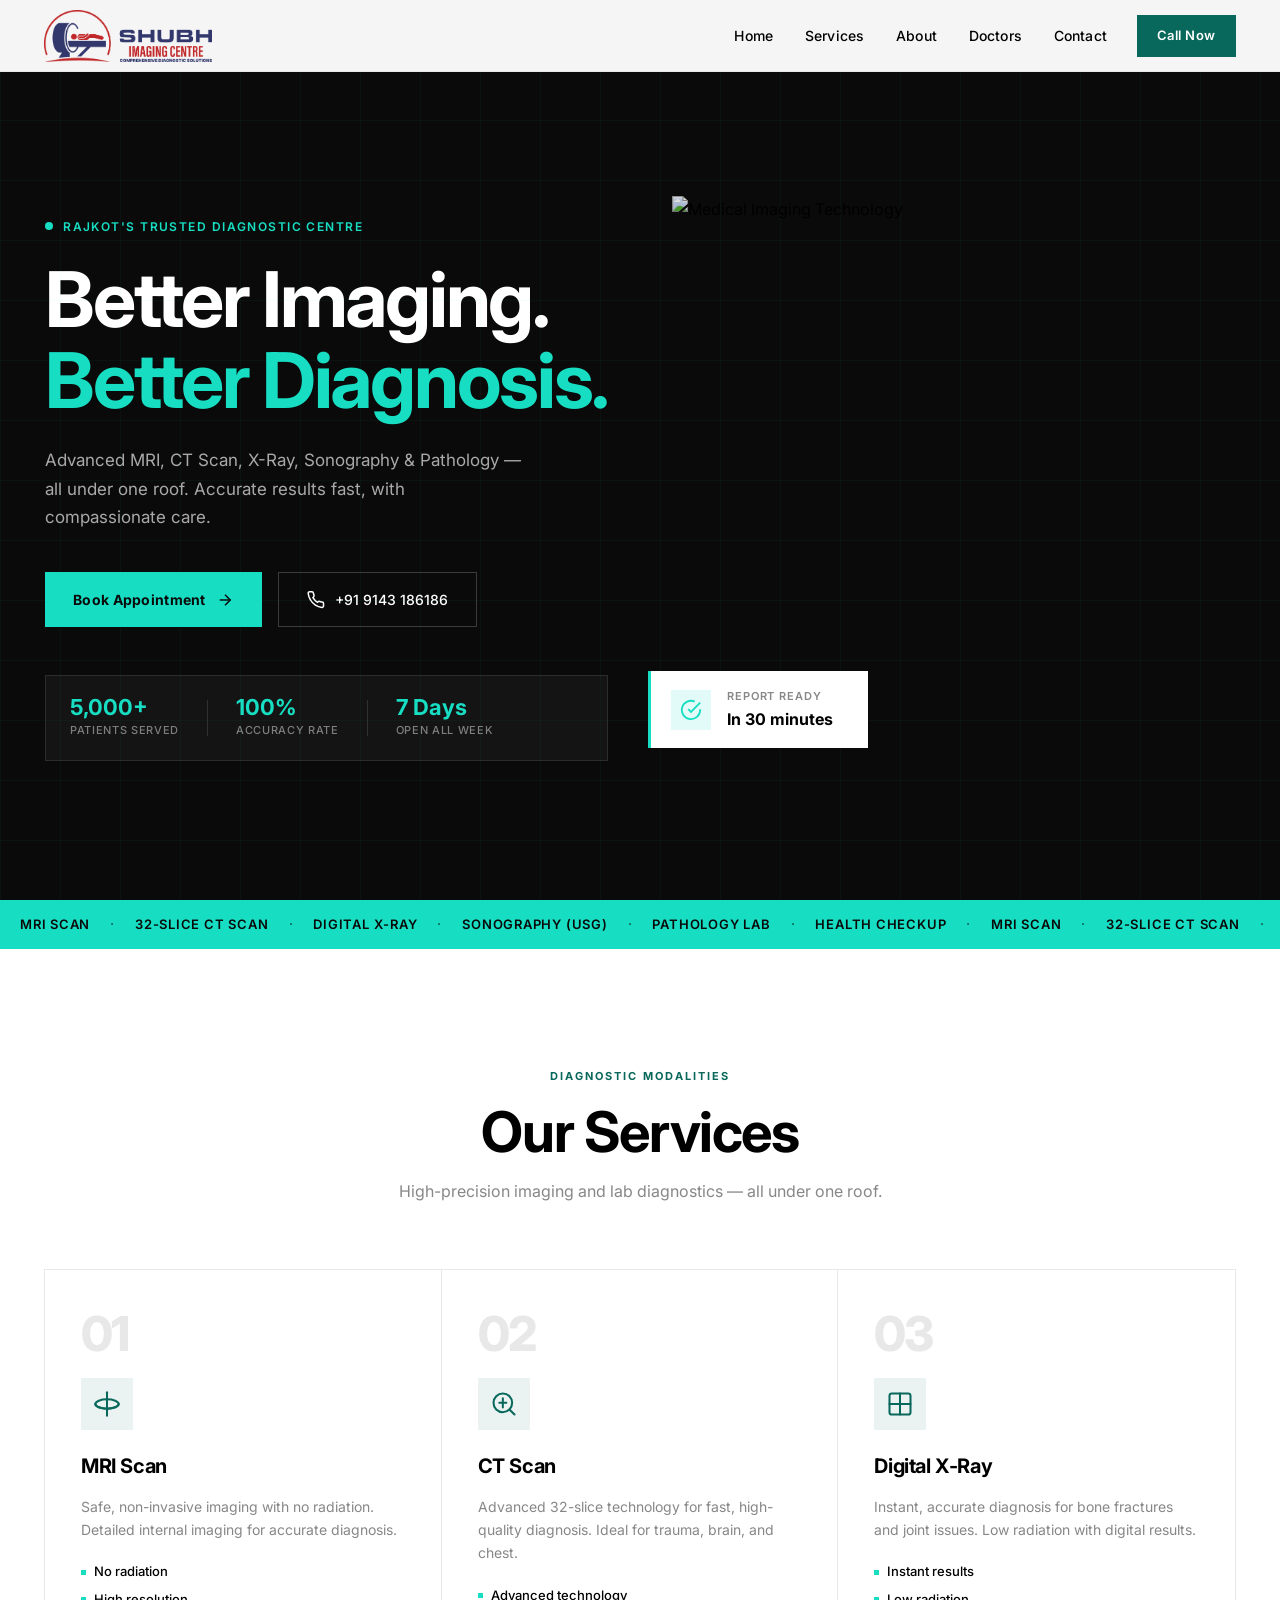
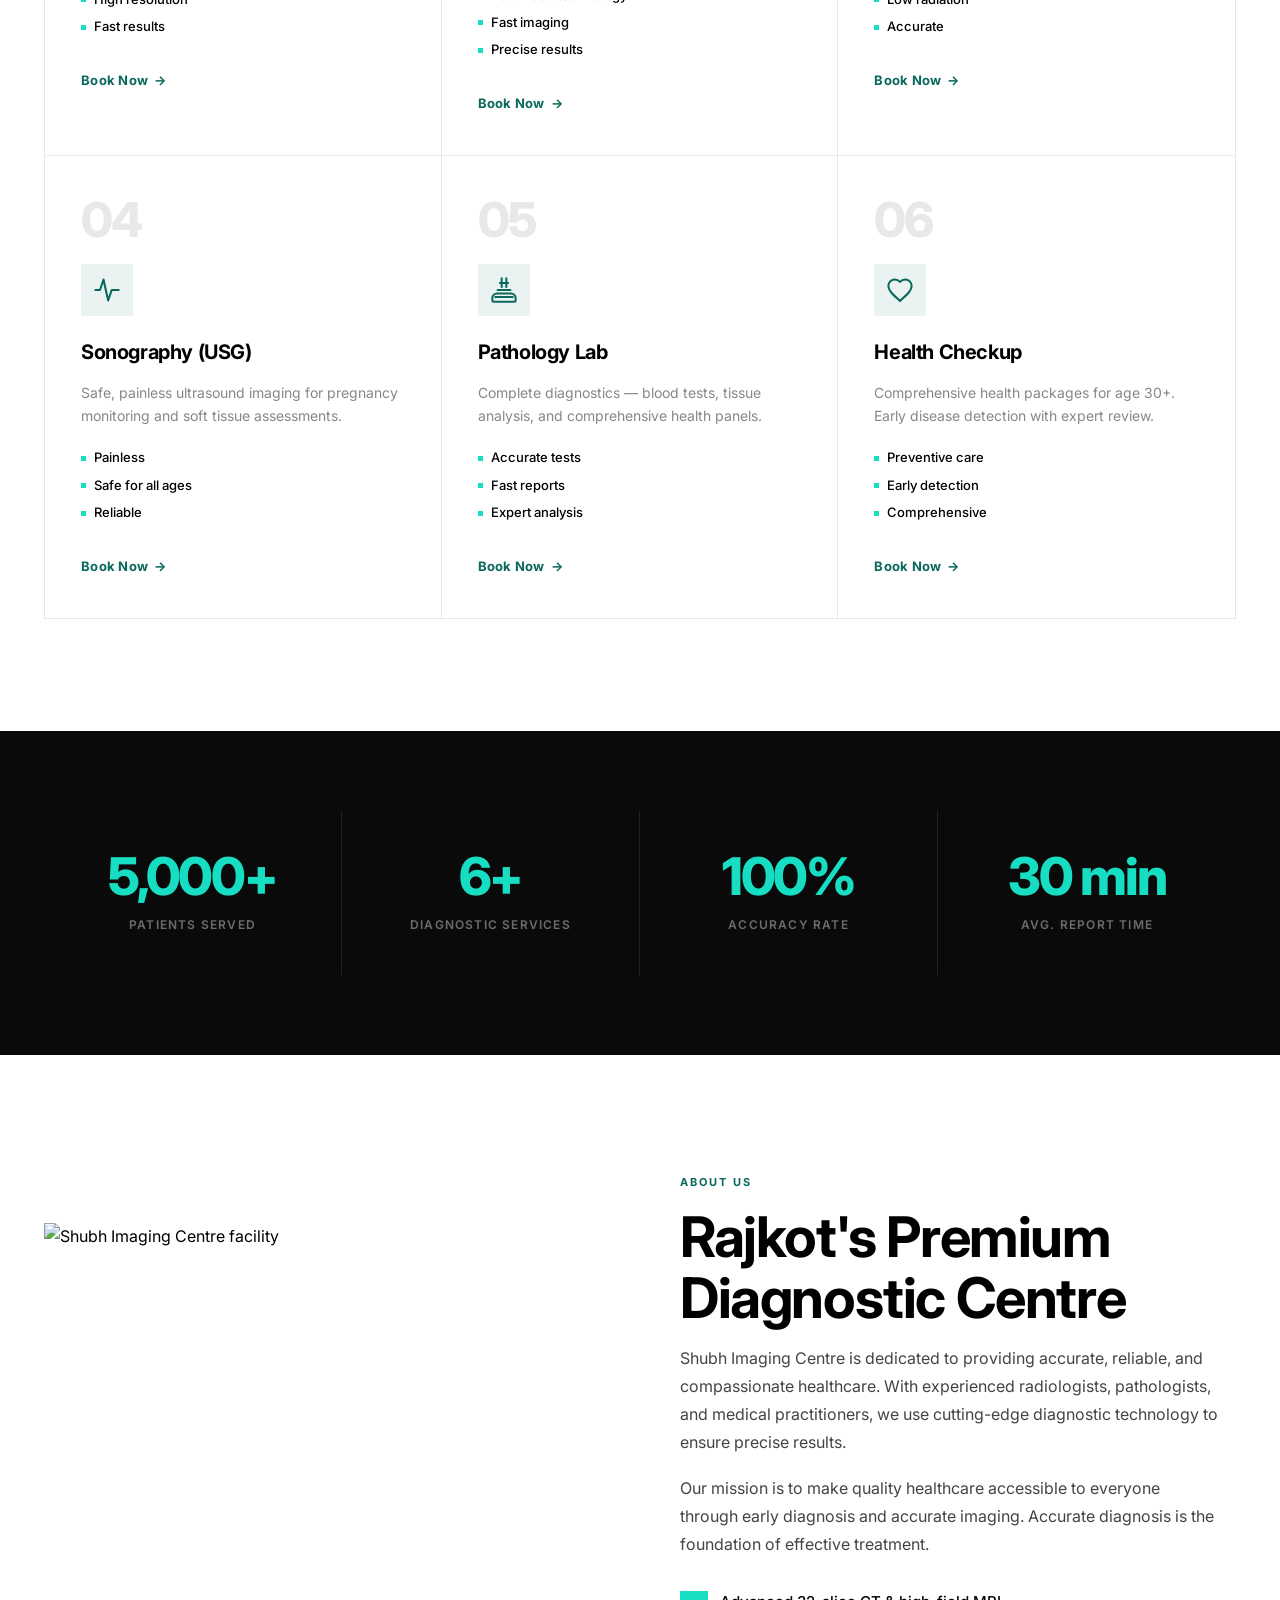
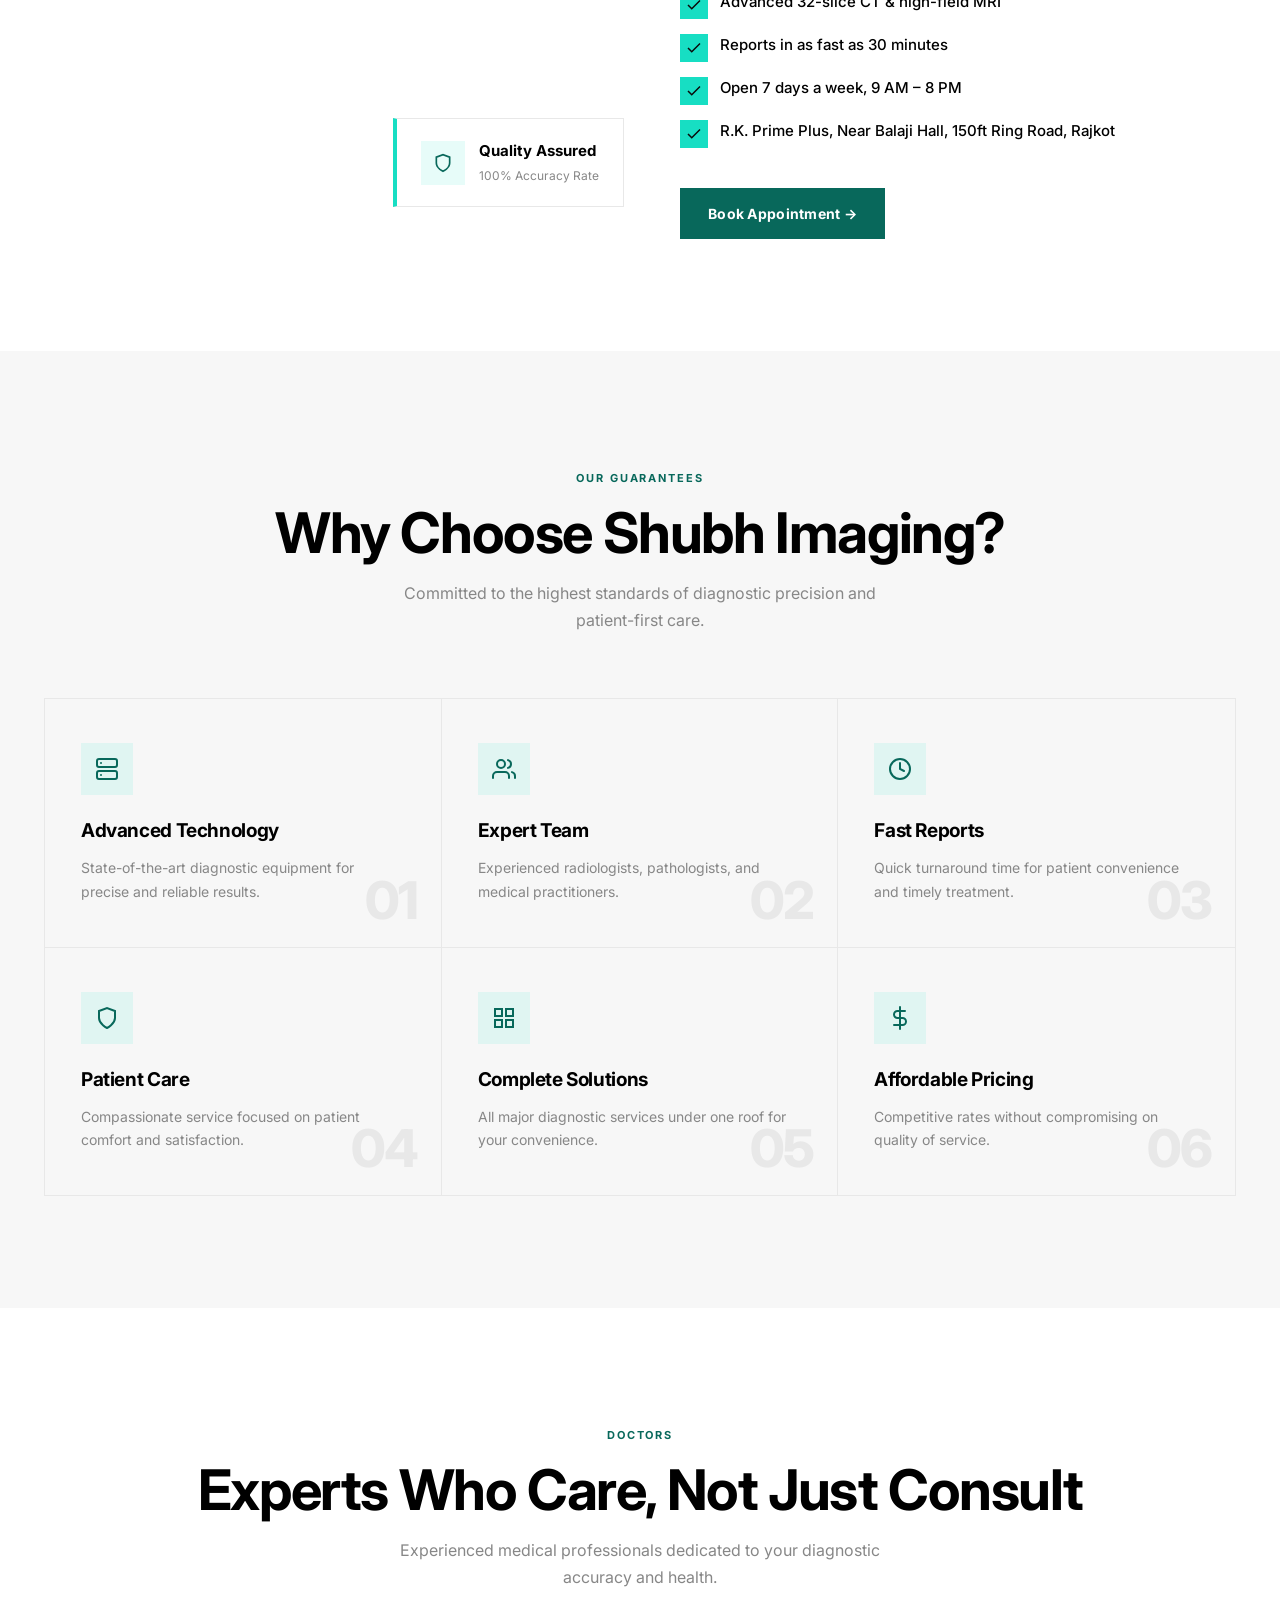
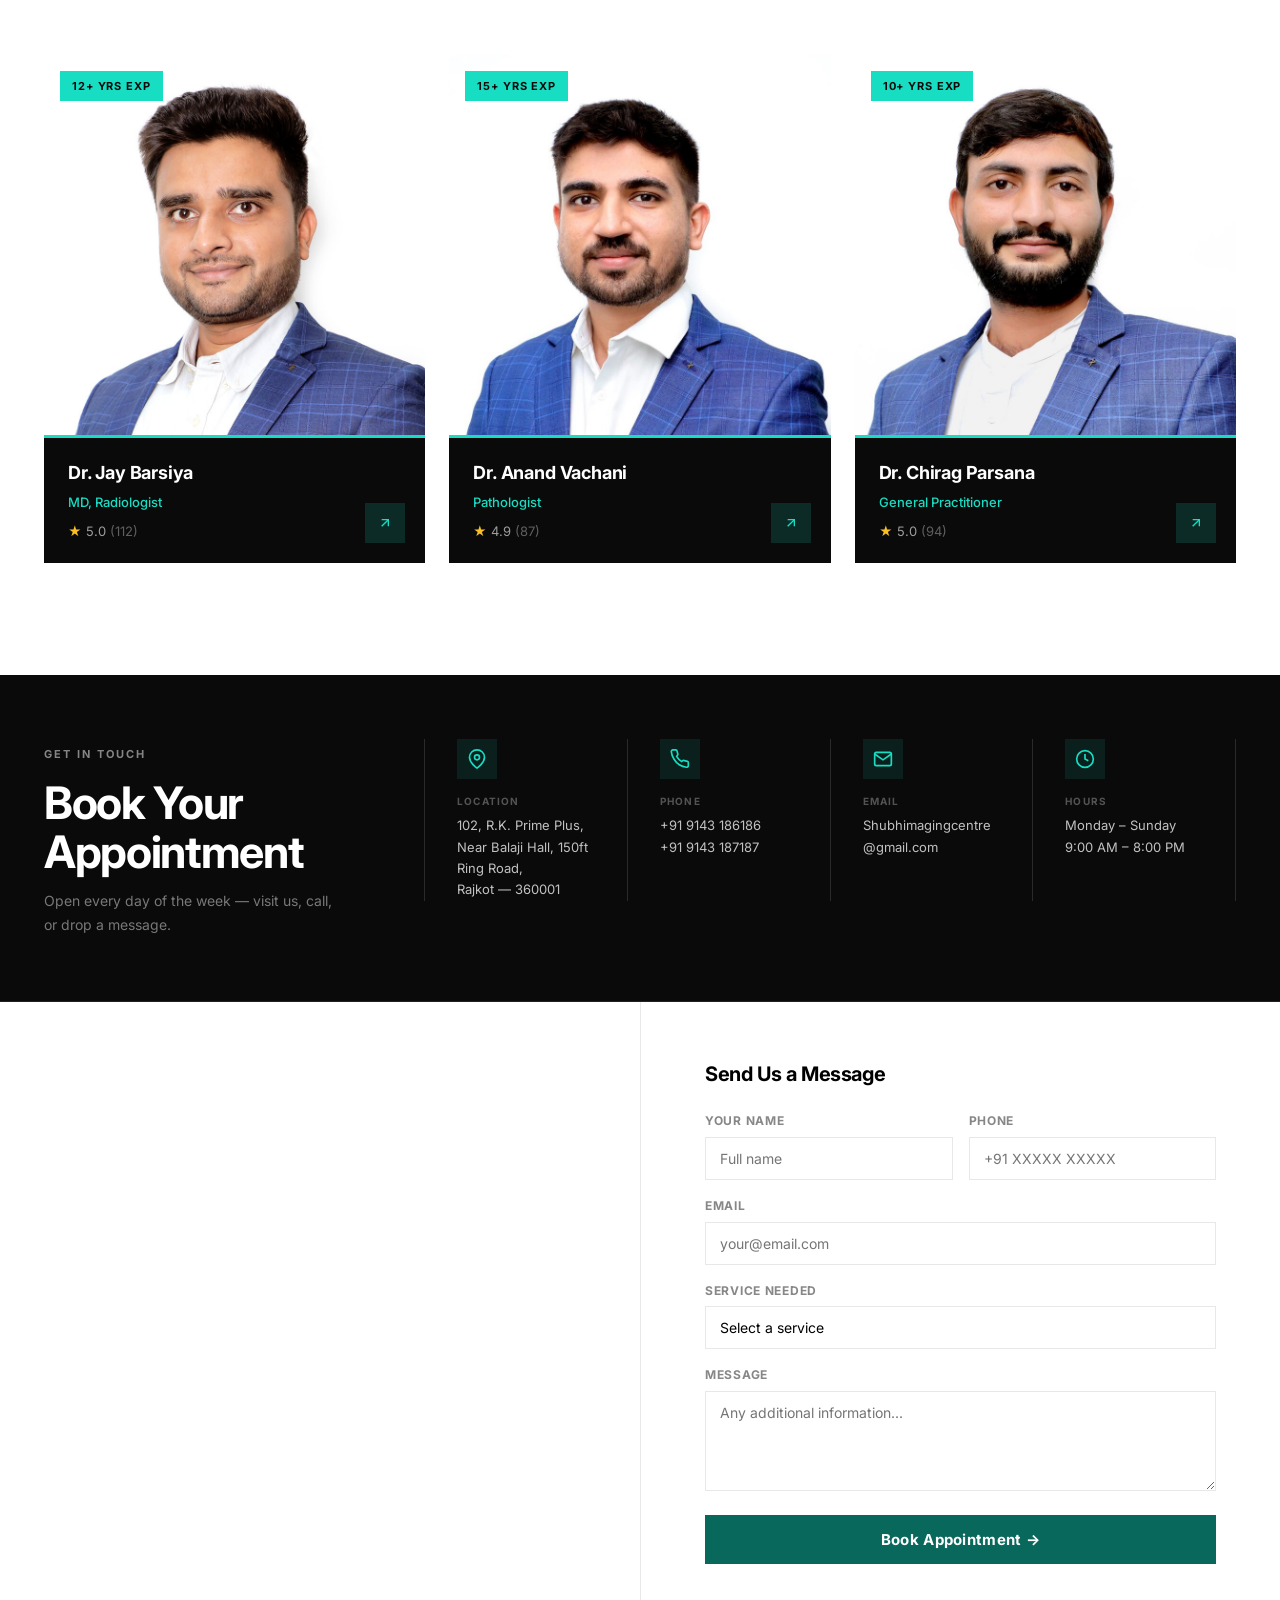
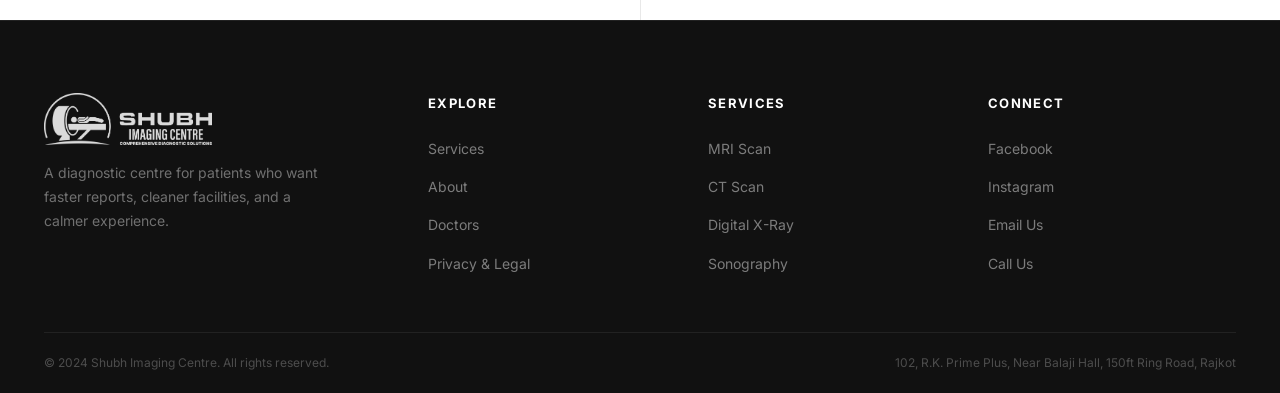
==== commit e4fbc164: "Replace team section stock photos with real doctor portraits" ====
--- a/index.html
+++ b/index.html
@@ -438,7 +438,7 @@
             <div class="team-grid">
                 <div class="team-member-card">
                     <div class="member-image-container">
-                        <img src="https://images.unsplash.com/photo-1622253692010-333f2da6031d?w=400&h=450&fit=crop"
+                        <img src="media/jay.jpeg"
                             alt="Dr. Jay Barsiya" class="member-img">
                         <span class="member-experience-tag">12+ Yrs Exp</span>
                     </div>
@@ -458,7 +458,7 @@
                 </div>
                 <div class="team-member-card">
                     <div class="member-image-container">
-                        <img src="https://images.unsplash.com/photo-1537368910025-700350fe46c7?w=400&h=450&fit=crop"
+                        <img src="media/anand.jpeg"
                             alt="Dr. Anand Vachani" class="member-img">
                         <span class="member-experience-tag">15+ Yrs Exp</span>
                     </div>
@@ -478,7 +478,7 @@
                 </div>
                 <div class="team-member-card">
                     <div class="member-image-container">
-                        <img src="https://images.unsplash.com/photo-1559839734-2b71ea197ec2?w=400&h=450&fit=crop"
+                        <img src="media/chirag.jpeg"
                             alt="Dr. Chirag Parsana" class="member-img">
                         <span class="member-experience-tag">10+ Yrs Exp</span>
                     </div>
